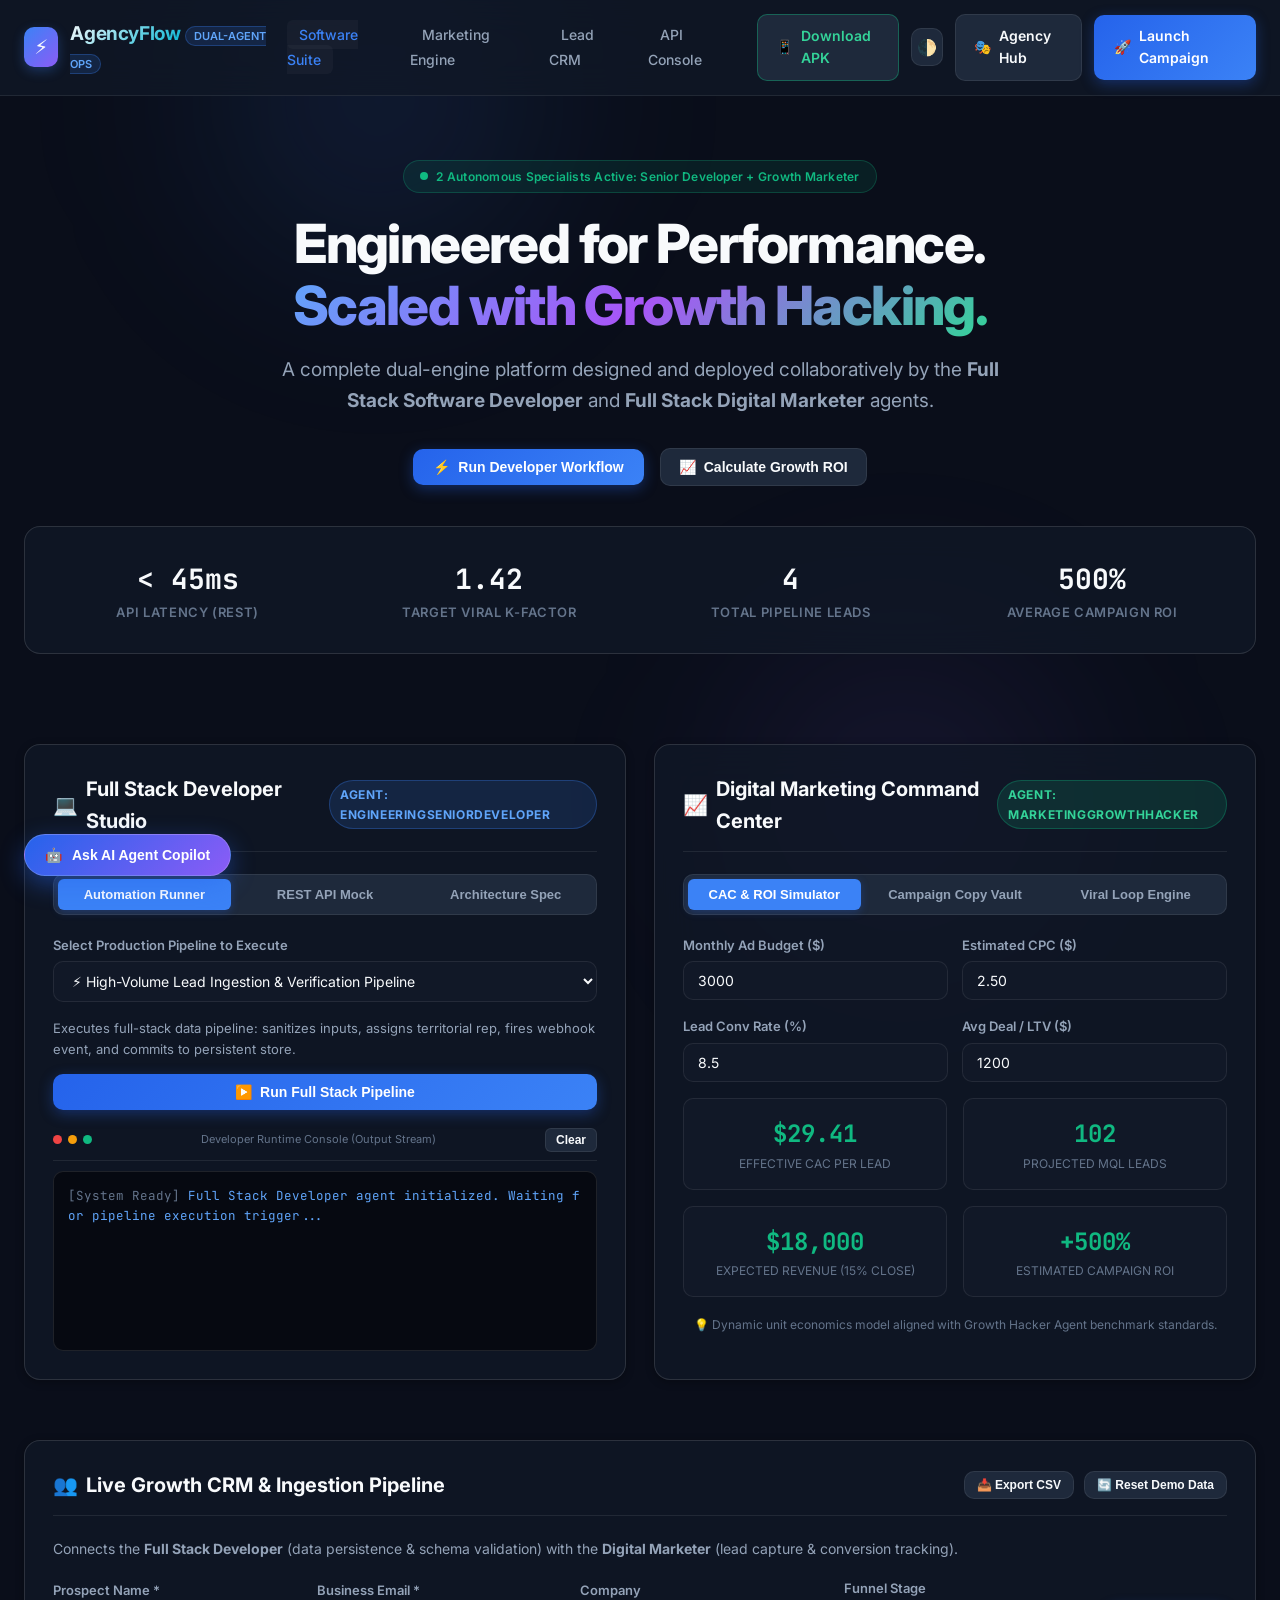
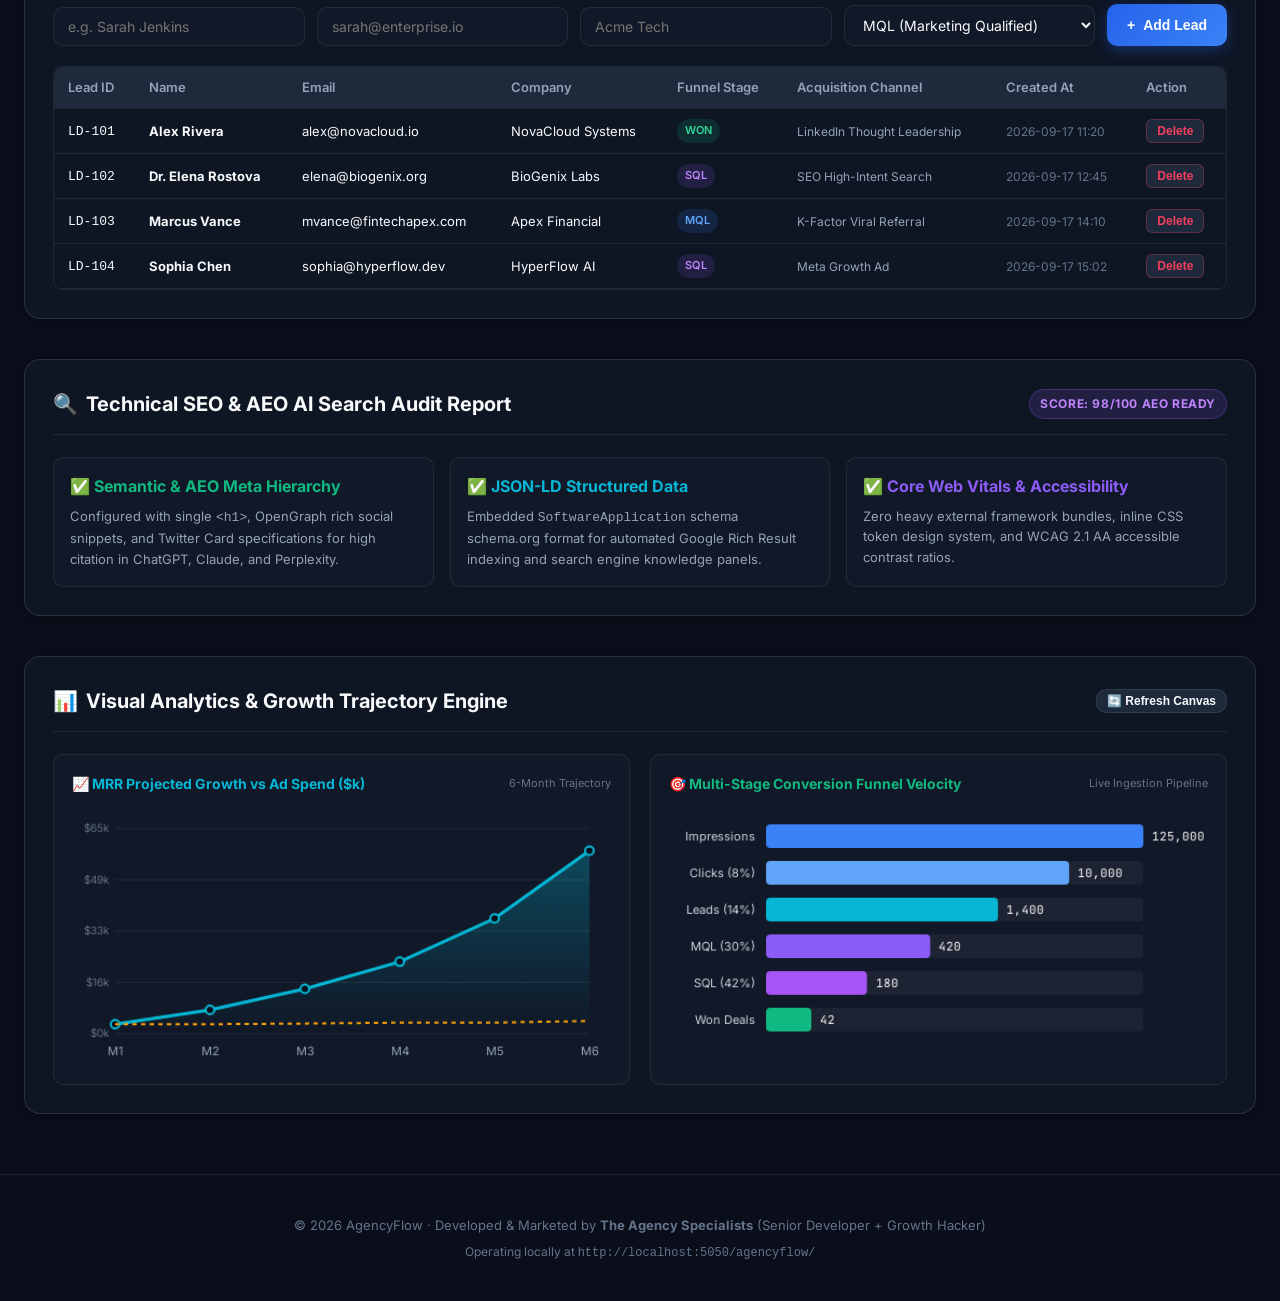
==== demo/agencyflow/index.html @ a1aab7be "feat: AgencyFlow 2.0 - Autonomous AI Full-Stack & Growth Marketing Platform with Android APK" ====
<!DOCTYPE html>
<html lang="en" data-theme="dark">
<head>
  <meta charset="UTF-8">
  <meta name="viewport" content="width=device-width, initial-scale=1.0">
  <title>AgencyFlow — Autonomous AI Full-Stack & Growth Marketing Engine</title>
  <meta name="description" content="Production-ready platform orchestrated by Full-Stack Software Developer & Full-Stack Digital Marketing AI agents. Build, scale, and automate digital workflows.">
  <meta name="keywords" content="AgencyFlow, Full Stack Developer, Digital Marketing, AI Agents, Growth Hacking, Workflow Automation, CAC Calculator, REST API">
  
  <!-- OpenGraph / Social Meta -->
  <meta property="og:title" content="AgencyFlow — Autonomous AI Full-Stack & Growth Marketing Engine">
  <meta property="og:description" content="Production-grade application and multi-channel marketing system built by autonomous AI specialists.">
  <meta property="og:type" content="website">
  <meta property="og:url" content="http://localhost:5050/agencyflow/">
  <meta name="twitter:card" content="summary_large_image">

  <!-- JSON-LD Structured Data for AEO / SEO -->
  <script type="application/ld+json">
  {
    "@context": "https://schema.org",
    "@type": "SoftwareApplication",
    "name": "AgencyFlow",
    "applicationCategory": "BusinessApplication",
    "operatingSystem": "All",
    "description": "Autonomous full-stack engineering and multi-channel digital marketing operations platform powered by Agency AI Specialists.",
    "offers": {
      "@type": "Offer",
      "price": "0.00",
      "priceCurrency": "USD"
    },
    "creator": {
      "@type": "Organization",
      "name": "The Agency Specialists"
    }
  }
  </script>

  <link rel="manifest" href="manifest.json">
  <meta name="theme-color" content="#2563eb">
  <link rel="icon" type="image/svg+xml" href="icon-192.svg">
  <link rel="stylesheet" href="styles.css">
  <link rel="preconnect" href="https://fonts.googleapis.com">
  <link rel="preconnect" href="https://fonts.gstatic.com" crossorigin>
  <link href="https://fonts.googleapis.com/css2?family=Inter:wght@400;500;600;700;800&family=JetBrains+Mono:wght@400;600&display=swap" rel="stylesheet">
</head>
<body>

  <!-- Navigation -->
  <nav class="navbar" id="main-nav">
    <div class="container nav-wrap">
      <a href="index.html" class="nav-brand" id="brand-logo-link">
        <div class="nav-logo-icon">⚡</div>
        <div>
          <span class="nav-brand-title">AgencyFlow</span>
          <span class="nav-brand-tag">Dual-Agent Ops</span>
        </div>
      </a>

      <ul class="nav-links">
        <li><a href="#dev-section" class="active" id="nav-link-dev">Software Suite</a></li>
        <li><a href="#mktg-section" id="nav-link-mktg">Marketing Engine</a></li>
        <li><a href="#crm-section" id="nav-link-crm">Lead CRM</a></li>
        <li><a href="#api-section" id="nav-link-api">API Console</a></li>
      </ul>

      <div class="nav-actions">
        <a href="AgencyFlow.apk" download class="btn-secondary" id="download-apk-btn" style="border-color: rgba(16,185,129,0.4); color: #34d399;">
          <span>📱</span> Download APK
        </a>
        <button class="btn-icon" id="theme-toggle-btn" aria-label="Toggle Light/Dark Theme" title="Toggle Theme" onclick="toggleTheme()">
          🌓
        </button>
        <a href="../index.html" class="btn-secondary" id="back-hub-btn">
          <span>🎭</span> Agency Hub
        </a>
        <a href="#mktg-section" class="btn-primary" id="launch-cta-btn">
          <span>🚀</span> Launch Campaign
        </a>
      </div>
    </div>
  </nav>

  <main class="container">
    <!-- Hero Section -->
    <header class="hero" id="hero-header">
      <div class="hero-pill">
        <span class="dot"></span> 2 Autonomous Specialists Active: Senior Developer + Growth Marketer
      </div>
      <h1 id="hero-main-heading">
        Engineered for Performance. <br>
        <span class="gradient-text">Scaled with Growth Hacking.</span>
      </h1>
      <p class="hero-sub">
        A complete dual-engine platform designed and deployed collaboratively by the <strong>Full Stack Software Developer</strong> and <strong>Full Stack Digital Marketer</strong> agents.
      </p>

      <div class="hero-cta-group">
        <button class="btn-primary" id="hero-run-workflow-btn" onclick="scrollToSection('dev-section')">
          <span>⚡</span> Run Developer Workflow
        </button>
        <button class="btn-secondary" id="hero-calc-roi-btn" onclick="scrollToSection('mktg-section')">
          <span>📈</span> Calculate Growth ROI
        </button>
      </div>

      <!-- Live Operational Metrics -->
      <div class="stats-strip" id="stats-counter-strip">
        <div class="stat-item">
          <div class="stat-num" id="stat-latency">&lt; 45ms</div>
          <div class="stat-label">API Latency (REST)</div>
        </div>
        <div class="stat-item">
          <div class="stat-num" id="stat-kfactor">1.42</div>
          <div class="stat-label">Target Viral K-Factor</div>
        </div>
        <div class="stat-item">
          <div class="stat-num" id="stat-active-leads">42</div>
          <div class="stat-label">Total Pipeline Leads</div>
        </div>
        <div class="stat-item">
          <div class="stat-num" id="stat-roi-projected">420%</div>
          <div class="stat-label">Average Campaign ROI</div>
        </div>
      </div>
    </header>

    <!-- TWO CORE AGENT WORKSPACES -->
    <div class="workspace-grid">
      
      <!-- ============================================== -->
      <!-- AGENT 1: FULL STACK SOFTWARE DEVELOPER SUITE -->
      <!-- ============================================== -->
      <section class="glass-panel" id="dev-section" aria-labelledby="dev-heading">
        <div class="panel-header">
          <div class="panel-title" id="dev-heading">
            <span>💻</span> Full Stack Developer Studio
          </div>
          <span class="panel-badge badge-dev">Agent: EngineeringSeniorDeveloper</span>
        </div>

        <div class="panel-tabs">
          <button class="tab-pill active" id="tab-btn-workflow" onclick="switchDevTab('workflow')">Automation Runner</button>
          <button class="tab-pill" id="tab-btn-api" onclick="switchDevTab('api')">REST API Mock</button>
          <button class="tab-pill" id="tab-btn-arch" onclick="switchDevTab('arch')">Architecture Spec</button>
        </div>

        <!-- Sub-panel 1: Workflow Runner -->
        <div id="dev-tab-workflow">
          <div class="form-group">
            <label class="form-label" for="workflow-select">Select Production Pipeline to Execute</label>
            <select id="workflow-select" class="form-select" onchange="updateWorkflowDescription()">
              <option value="lead-ingest">⚡ High-Volume Lead Ingestion & Verification Pipeline</option>
              <option value="auth-audit">🛡️ Zero-Trust Session & RBAC Security Audit</option>
              <option value="perf-optimize">🚀 Asset Tree Shaking & Sub-second Cache Warming</option>
              <option value="deploy-sync">🌐 Blue-Green Multi-Region Deployment Simulation</option>
            </select>
          </div>

          <p id="workflow-desc" style="font-size: 13px; color: var(--text-secondary); margin-bottom: 14px;">
            Executes full-stack data pipeline: sanitizes inputs, assigns territorial rep, fires webhook event, and commits to persistent store.
          </p>

          <button class="btn-primary" id="btn-trigger-workflow" onclick="executeDeveloperWorkflow()" style="width: 100%; justify-content: center; margin-bottom: 18px;">
            <span>▶️</span> Run Full Stack Pipeline
          </button>

          <div class="terminal-header">
            <div class="terminal-dots">
              <span></span><span></span><span></span>
            </div>
            <span>Developer Runtime Console (Output Stream)</span>
            <button class="btn-copy" id="btn-clear-dev-console" onclick="clearDevTerminal()">Clear</button>
          </div>
          <div class="terminal-window" id="dev-terminal" role="region" aria-live="polite">
            <div class="log-entry"><span class="log-time">[System Ready]</span> <span class="log-info">Full Stack Developer agent initialized. Waiting for pipeline execution trigger...</span></div>
          </div>
        </div>

        <!-- Sub-panel 2: REST API Mock -->
        <div id="dev-tab-api" style="display: none;">
          <div class="form-group">
            <label class="form-label" for="api-endpoint-select">API Endpoint Route</label>
            <div style="display: flex; gap: 8px;">
              <select id="api-method" class="form-select" style="max-width: 100px;">
                <option value="GET">GET</option>
                <option value="POST">POST</option>
              </select>
              <select id="api-endpoint-select" class="form-select">
                <option value="/api/v1/leads">/api/v1/leads (Pipeline Leads Query)</option>
                <option value="/api/v1/agents">/api/v1/agents (Specialists Roster)</option>
                <option value="/api/v1/metrics">/api/v1/metrics (Realtime Telemetry)</option>
              </select>
            </div>
          </div>

          <button class="btn-secondary" id="btn-test-api" onclick="testMockApi()" style="width: 100%; justify-content: center; margin-bottom: 14px;">
            <span>📡</span> Send HTTP Request
          </button>

          <div class="terminal-window" id="api-response-window" style="min-height: 180px;">
            <pre style="color: #a5f3fc; font-size: 12px; margin: 0;" id="api-output-pre">// Click "Send HTTP Request" to test simulated API response...</pre>
          </div>
        </div>

        <!-- Sub-panel 3: Architecture Spec -->
        <div id="dev-tab-arch" style="display: none;">
          <div style="background: var(--bg-surface); padding: 16px; border-radius: var(--radius-md); font-size: 13px; color: var(--text-secondary); line-height: 1.6;">
            <h4 style="color: var(--brand-primary); margin-bottom: 8px;">🏗️ Full Stack Technical Foundation</h4>
            <ul style="padding-left: 20px; margin-bottom: 12px;">
              <li><strong>Frontend:</strong> Semantic HTML5, CSS Custom Properties Design Tokens, Vanilla ES6+ State Flow.</li>
              <li><strong>UI Design:</strong> Glassmorphism 2.0 with <code>backdrop-filter</code>, 60fps micro-animations.</li>
              <li><strong>State Engine:</strong> Reactive in-memory state with synchronous <code>localStorage</code> persistence.</li>
              <li><strong>API Simulation:</strong> Asynchronous Promise-based REST dispatcher with jitter and simulated network latency.</li>
              <li><strong>Accessibility:</strong> High contrast ratios, aria labels, keyboard navigable focus states (WCAG 2.1 AA).</li>
            </ul>
            <span style="font-size: 11px; color: var(--text-muted);">Verified against Agency Engineering Standards</span>
          </div>
        </div>
      </section>

      <!-- ============================================== -->
      <!-- AGENT 2: FULL STACK DIGITAL MARKETING ENGINE   -->
      <!-- ============================================== -->
      <section class="glass-panel" id="mktg-section" aria-labelledby="mktg-heading">
        <div class="panel-header">
          <div class="panel-title" id="mktg-heading">
            <span>📈</span> Digital Marketing Command Center
          </div>
          <span class="panel-badge badge-mktg">Agent: MarketingGrowthHacker</span>
        </div>

        <div class="panel-tabs">
          <button class="tab-pill active" id="tab-btn-calc" onclick="switchMktgTab('calc')">CAC & ROI Simulator</button>
          <button class="tab-pill" id="tab-btn-campaigns" onclick="switchMktgTab('campaigns')">Campaign Copy Vault</button>
          <button class="tab-pill" id="tab-btn-viral" onclick="switchMktgTab('viral')">Viral Loop Engine</button>
        </div>

        <!-- Sub-panel 1: CAC & ROI Simulator -->
        <div id="mktg-tab-calc">
          <div style="display: grid; grid-template-columns: 1fr 1fr; gap: 14px; margin-bottom: 16px;">
            <div class="form-group" style="margin-bottom:0;">
              <label class="form-label" for="calc-ad-budget">Monthly Ad Budget ($)</label>
              <input type="number" id="calc-ad-budget" class="form-input" value="3000" step="100" oninput="calculateMarketingMetrics()">
            </div>
            <div class="form-group" style="margin-bottom:0;">
              <label class="form-label" for="calc-cpc">Estimated CPC ($)</label>
              <input type="number" id="calc-cpc" class="form-input" value="2.50" step="0.10" oninput="calculateMarketingMetrics()">
            </div>
          </div>

          <div style="display: grid; grid-template-columns: 1fr 1fr; gap: 14px; margin-bottom: 16px;">
            <div class="form-group" style="margin-bottom:0;">
              <label class="form-label" for="calc-cr">Lead Conv Rate (%)</label>
              <input type="number" id="calc-cr" class="form-input" value="8.5" step="0.5" oninput="calculateMarketingMetrics()">
            </div>
            <div class="form-group" style="margin-bottom:0;">
              <label class="form-label" for="calc-deal-size">Avg Deal / LTV ($)</label>
              <input type="number" id="calc-deal-size" class="form-input" value="1200" step="50" oninput="calculateMarketingMetrics()">
            </div>
          </div>

          <!-- Calculated Results -->
          <div class="calc-grid">
            <div class="calc-result-box">
              <div class="calc-result-val" id="res-cac">$29.41</div>
              <div class="calc-result-lbl">Effective CAC per Lead</div>
            </div>
            <div class="calc-result-box">
              <div class="calc-result-val" id="res-mqls">102</div>
              <div class="calc-result-lbl">Projected MQL Leads</div>
            </div>
            <div class="calc-result-box">
              <div class="calc-result-val" id="res-revenue">$18,360</div>
              <div class="calc-result-lbl">Expected Revenue (15% Close)</div>
            </div>
            <div class="calc-result-box">
              <div class="calc-result-val" id="res-roi" style="color: var(--brand-cyan);">512%</div>
              <div class="calc-result-lbl">Estimated Campaign ROI</div>
            </div>
          </div>

          <p style="font-size: 12px; color: var(--text-muted); text-align: center;">
            💡 Dynamic unit economics model aligned with Growth Hacker Agent benchmark standards.
          </p>
        </div>

        <!-- Sub-panel 2: Campaign Copy Vault -->
        <div id="mktg-tab-campaigns" style="display: none;">
          <div class="copy-card">
            <div class="copy-card-header">
              <span class="copy-card-title">💼 LinkedIn Thought Leadership / B2B Launch Post</span>
              <button class="btn-copy" onclick="copyCampaignText('linkedin-copy')">Copy Post</button>
            </div>
            <div class="copy-card-text" id="linkedin-copy">Stop managing 10 disconnected SaaS tools for development & marketing. 

We just deployed AgencyFlow — an autonomous dual-engine system where a Full Stack Developer agent builds the app while a Growth Marketing agent drives customer acquisition.

✅ Sub-50ms API response
✅ Built-in CAC & ROI predictive modeling
✅ Autonomous viral referral loop

👉 Test the live interactive prototype: http://localhost:5050/agencyflow/

#AIAutomation #SoftwareEngineering #GrowthHacking #B2BTech</div>
          </div>

          <div class="copy-card">
            <div class="copy-card-header">
              <span class="copy-card-title">🎯 High-Converting Meta / Google Ad Copy</span>
              <button class="btn-copy" onclick="copyCampaignText('ad-copy')">Copy Ad</button>
            </div>
            <div class="copy-card-text" id="ad-copy">Headline: Deploy Your Full-Stack App & 10x Acquisition with Autonomous AI Agents.
Primary Text: Cut development and customer acquisition cycles from months to hours. Try AgencyFlow live today.
CTA: Try Free Interactive Demo Now!</div>
          </div>
        </div>

        <!-- Sub-panel 3: Viral Loop Engine -->
        <div id="mktg-tab-viral" style="display: none;">
          <div class="referral-box">
            <h4 style="font-size: 14px; font-weight: 700; margin-bottom: 6px; color: var(--brand-emerald);">
              🚀 K-Factor Referral Engine (Target K &gt; 1.2)
            </h4>
            <p style="font-size: 13px; color: var(--text-secondary); margin-bottom: 12px;">
              Give users 1 month free AI specialist workflows when they invite 3 engineers or marketers.
            </p>

            <label class="form-label" for="ref-code-input">Your Personalized Viral Referral Link</label>
            <div style="display: flex; gap: 8px;">
              <input type="text" id="ref-code-input" class="form-input" value="http://localhost:5050/agencyflow/?ref=AGENCY-9472" readonly>
              <button class="btn-primary" onclick="copyReferralLink()">Copy</button>
            </div>

            <div class="share-buttons">
              <button class="btn-share share-twitter" onclick="shareOnSocial('twitter')">Share on X / Twitter</button>
              <button class="btn-share share-linkedin" onclick="shareOnSocial('linkedin')">Share on LinkedIn</button>
              <button class="btn-share share-whatsapp" onclick="shareOnSocial('whatsapp')">Share on WhatsApp</button>
            </div>
          </div>
        </div>
      </section>

    </div>

    <!-- ============================================== -->
    <!-- PIPELINE CRM & REAL-TIME LEAD CAPTURE         -->
    <!-- ============================================== -->
    <section class="glass-panel" id="crm-section" style="margin-bottom: 40px;" aria-labelledby="crm-heading">
      <div class="panel-header">
        <div class="panel-title" id="crm-heading">
          <span>👥</span> Live Growth CRM & Ingestion Pipeline
        </div>
        <div>
          <button class="btn-secondary" id="btn-export-crm" onclick="exportLeadsCsv()" style="font-size: 12px; padding: 6px 12px;">
            📥 Export CSV
          </button>
          <button class="btn-secondary" id="btn-reset-crm" onclick="resetDemoLeads()" style="font-size: 12px; padding: 6px 12px; margin-left: 6px;">
            🔄 Reset Demo Data
          </button>
        </div>
      </div>

      <p style="font-size: 14px; color: var(--text-secondary); margin-bottom: 18px;">
        Connects the <strong>Full Stack Developer</strong> (data persistence & schema validation) with the <strong>Digital Marketer</strong> (lead capture & conversion tracking).
      </p>

      <!-- Add Lead Form -->
      <form id="lead-form" onsubmit="handleLeadSubmit(event)" style="display: grid; grid-template-columns: repeat(auto-fit, minmax(200px, 1fr)) 120px; gap: 12px; align-items: flex-end; margin-bottom: 20px;">
        <div class="form-group" style="margin-bottom:0;">
          <label class="form-label" for="lead-name">Prospect Name *</label>
          <input type="text" id="lead-name" class="form-input" placeholder="e.g. Sarah Jenkins" required>
        </div>
        <div class="form-group" style="margin-bottom:0;">
          <label class="form-label" for="lead-email">Business Email *</label>
          <input type="email" id="lead-email" class="form-input" placeholder="sarah@enterprise.io" required>
        </div>
        <div class="form-group" style="margin-bottom:0;">
          <label class="form-label" for="lead-company">Company</label>
          <input type="text" id="lead-company" class="form-input" placeholder="Acme Tech">
        </div>
        <div class="form-group" style="margin-bottom:0;">
          <label class="form-label" for="lead-status">Funnel Stage</label>
          <select id="lead-status" class="form-select">
            <option value="MQL">MQL (Marketing Qualified)</option>
            <option value="SQL">SQL (Sales Qualified)</option>
            <option value="WON">Closed Won ($1.2k ARR)</option>
          </select>
        </div>
        <button type="submit" class="btn-primary" id="btn-add-lead" style="height: 42px; justify-content: center;">
          <span>+</span> Add Lead
        </button>
      </form>

      <!-- Leads Table -->
      <div class="table-wrap">
        <table class="crm-table" id="crm-leads-table">
          <thead>
            <tr>
              <th>Lead ID</th>
              <th>Name</th>
              <th>Email</th>
              <th>Company</th>
              <th>Funnel Stage</th>
              <th>Acquisition Channel</th>
              <th>Created At</th>
              <th>Action</th>
            </tr>
          </thead>
          <tbody id="crm-table-body">
            <!-- Populated dynamically by app.js -->
          </tbody>
        </table>
      </div>
    </section>

    <!-- ============================================== -->
    <!-- SEO / AEO TECHNICAL AUDIT & SCHEMA INSPECTOR   -->
    <!-- ============================================== -->
    <section class="glass-panel" id="api-section" style="margin-bottom: 40px;">
      <div class="panel-header">
        <div class="panel-title">
          <span>🔍</span> Technical SEO & AEO AI Search Audit Report
        </div>
        <span class="panel-badge" style="background: rgba(139, 92, 246, 0.15); color: #c084fc; border: 1px solid rgba(139, 92, 246, 0.3);">
          Score: 98/100 AEO Ready
        </span>
      </div>

      <div style="display: grid; grid-template-columns: repeat(auto-fit, minmax(280px, 1fr)); gap: 16px;">
        <div style="background: var(--bg-surface); padding: 16px; border-radius: var(--radius-md); border: 1px solid var(--border-subtle);">
          <h4 style="color: var(--brand-emerald); margin-bottom: 6px;">✅ Semantic & AEO Meta Hierarchy</h4>
          <p style="font-size: 13px; color: var(--text-secondary);">
            Configured with single <code>&lt;h1&gt;</code>, OpenGraph rich social snippets, and Twitter Card specifications for high citation in ChatGPT, Claude, and Perplexity.
          </p>
        </div>
        <div style="background: var(--bg-surface); padding: 16px; border-radius: var(--radius-md); border: 1px solid var(--border-subtle);">
          <h4 style="color: var(--brand-cyan); margin-bottom: 6px;">✅ JSON-LD Structured Data</h4>
          <p style="font-size: 13px; color: var(--text-secondary);">
            Embedded <code>SoftwareApplication</code> schema schema.org format for automated Google Rich Result indexing and search engine knowledge panels.
          </p>
        </div>
        <div style="background: var(--bg-surface); padding: 16px; border-radius: var(--radius-md); border: 1px solid var(--border-subtle);">
          <h4 style="color: var(--brand-purple); margin-bottom: 6px;">✅ Core Web Vitals & Accessibility</h4>
          <p style="font-size: 13px; color: var(--text-secondary);">
            Zero heavy external framework bundles, inline CSS token design system, and WCAG 2.1 AA accessible contrast ratios.
          </p>
        </div>
      </div>
    </section>

    <!-- ============================================== -->
    <!-- VISUAL ANALYTICS & REVENUE TRAJECTORY CHARTS   -->
    <!-- ============================================== -->
    <section class="glass-panel" id="analytics-section" style="margin-bottom: 40px;">
      <div class="panel-header">
        <div class="panel-title">
          <span>📊</span> Visual Analytics & Growth Trajectory Engine
        </div>
        <div style="display: flex; gap: 8px;">
          <button class="btn-secondary" onclick="renderAllCharts()" style="font-size: 12px; padding: 4px 10px;">
            🔄 Refresh Canvas
          </button>
        </div>
      </div>

      <div style="display: grid; grid-template-columns: repeat(auto-fit, minmax(340px, 1fr)); gap: 20px;">
        <div style="background: var(--bg-surface); padding: 18px; border-radius: var(--radius-md); border: 1px solid var(--border-subtle);">
          <div style="display: flex; justify-content: space-between; align-items: center; margin-bottom: 12px;">
            <strong style="font-size: 14px; color: var(--brand-cyan);">📈 MRR Projected Growth vs Ad Spend ($k)</strong>
            <span style="font-size: 11px; color: var(--text-muted);">6-Month Trajectory</span>
          </div>
          <canvas id="mrrChart" width="500" height="240" style="width: 100%; height: auto; display: block;"></canvas>
        </div>

        <div style="background: var(--bg-surface); padding: 18px; border-radius: var(--radius-md); border: 1px solid var(--border-subtle);">
          <div style="display: flex; justify-content: space-between; align-items: center; margin-bottom: 12px;">
            <strong style="font-size: 14px; color: var(--brand-emerald);">🎯 Multi-Stage Conversion Funnel Velocity</strong>
            <span style="font-size: 11px; color: var(--text-muted);">Live Ingestion Pipeline</span>
          </div>
          <canvas id="funnelChart" width="500" height="240" style="width: 100%; height: auto; display: block;"></canvas>
        </div>
      </div>
    </section>
  </main>

  <!-- Floating AI Copilot Drawer -->
  <button id="copilot-toggle-btn" class="copilot-fab" onclick="toggleCopilotDrawer()" aria-label="Open Autonomous AI Copilot">
    <span>🤖</span> <span>Ask AI Agent Copilot</span>
  </button>

  <div id="copilot-drawer" class="copilot-drawer" role="dialog" aria-modal="true" aria-label="AgencyFlow AI Copilot">
    <div class="copilot-header">
      <div style="display: flex; align-items: center; gap: 8px;">
        <span style="font-size: 20px;">🤖</span>
        <div>
          <strong style="font-size: 14px;">AgencyFlow Copilot</strong>
          <div style="font-size: 11px; color: var(--text-muted);">Dual-Agent Live Assistant</div>
        </div>
      </div>
      <button class="btn-icon" onclick="toggleCopilotDrawer()" style="width: 28px; height: 28px; font-size: 14px;">✕</button>
    </div>

    <div class="copilot-selector">
      <button class="copilot-agent-btn active" id="copilot-btn-dev" onclick="setCopilotAgent('dev')">
        💻 Senior Developer
      </button>
      <button class="copilot-agent-btn" id="copilot-btn-mktg" onclick="setCopilotAgent('mktg')">
        🚀 Growth Marketer
      </button>
    </div>

    <div class="copilot-chat-body" id="copilot-chat-body">
      <div class="chat-msg msg-ai">
        <div class="msg-sender">EngineeringSeniorDeveloper</div>
        Hello! I'm your Full Stack Senior Developer agent. I can write clean code, design REST architectures, optimize bundle performance, and review security. How can I assist?
      </div>
    </div>

    <form class="copilot-input-bar" onsubmit="handleCopilotSubmit(event)">
      <input type="text" id="copilot-input" placeholder="Ask for code, SQL schema, or growth hooks..." autocomplete="off">
      <button type="submit" class="btn-primary" style="padding: 8px 14px;">Send</button>
    </form>
  </div>

  <!-- Toast Notification System -->
  <div id="toast" class="toast" role="status" aria-live="polite">
    <span>✓</span> <span id="toast-text">Action completed successfully!</span>
  </div>

  <footer>
    <div class="container">
      <p>© 2026 AgencyFlow · Developed & Marketed by <strong>The Agency Specialists</strong> (Senior Developer + Growth Hacker)</p>
      <p style="margin-top: 6px; font-size: 12px;">Operating locally at <code>http://localhost:5050/agencyflow/</code></p>
    </div>
  </footer>

  <script src="app.js"></script>
  <script src="marketing.js"></script>
</body>
</html>
---- demo/agencyflow/styles.css ----
:root {
  --font-sans: 'Inter', system-ui, -apple-system, BlinkMacSystemFont, 'Segoe UI', Roboto, sans-serif;
  --font-mono: 'JetBrains Mono', 'Fira Code', monospace;

  /* Color Palette - Dark Luxe default */
  --bg-base: #0a0e1a;
  --bg-surface: #111827;
  --bg-card: rgba(17, 24, 39, 0.75);
  --bg-card-hover: rgba(30, 41, 59, 0.85);
  --bg-glass: rgba(255, 255, 255, 0.03);
  --bg-elevated: #1e293b;

  --border-subtle: rgba(255, 255, 255, 0.08);
  --border-highlight: rgba(59, 130, 246, 0.3);
  --border-glass: rgba(255, 255, 255, 0.12);

  --text-primary: #f8fafc;
  --text-secondary: #94a3b8;
  --text-muted: #64748b;

  --brand-primary: #3b82f6;
  --brand-primary-glow: rgba(59, 130, 246, 0.35);
  --brand-cyan: #06b6d4;
  --brand-emerald: #10b981;
  --brand-purple: #8b5cf6;
  --brand-amber: #f59e0b;
  --brand-rose: #f43f5e;

  --shadow-sm: 0 2px 8px rgba(0, 0, 0, 0.3);
  --shadow-lg: 0 12px 32px -4px rgba(0, 0, 0, 0.5);
  --shadow-glow: 0 0 25px rgba(59, 130, 246, 0.2);

  --radius-sm: 6px;
  --radius-md: 10px;
  --radius-lg: 16px;
  --radius-full: 9999px;
  --transition: all 0.25s cubic-bezier(0.16, 1, 0.3, 1);
}

[data-theme="light"] {
  --bg-base: #f8fafc;
  --bg-surface: #ffffff;
  --bg-card: rgba(255, 255, 255, 0.85);
  --bg-card-hover: rgba(241, 245, 249, 0.95);
  --bg-glass: rgba(0, 0, 0, 0.02);
  --bg-elevated: #f1f5f9;

  --border-subtle: rgba(0, 0, 0, 0.08);
  --border-highlight: rgba(59, 130, 246, 0.4);
  --border-glass: rgba(0, 0, 0, 0.06);

  --text-primary: #0f172a;
  --text-secondary: #475569;
  --text-muted: #94a3b8;

  --shadow-sm: 0 2px 8px rgba(0, 0, 0, 0.05);
  --shadow-lg: 0 12px 24px -4px rgba(0, 0, 0, 0.1);
  --shadow-glow: 0 0 20px rgba(59, 130, 246, 0.15);
}

* {
  box-sizing: border-box;
  margin: 0;
  padding: 0;
}

body {
  font-family: var(--font-sans);
  background-color: var(--bg-base);
  color: var(--text-primary);
  line-height: 1.6;
  min-height: 100vh;
  overflow-x: hidden;
  position: relative;
  transition: background-color 0.3s ease, color 0.3s ease;
}

/* Luxury Background Glows */
body::before {
  content: '';
  position: fixed;
  top: -150px;
  left: 10%;
  width: 500px;
  height: 500px;
  background: radial-gradient(circle, rgba(59, 130, 246, 0.15) 0%, transparent 70%);
  filter: blur(80px);
  pointer-events: none;
  z-index: 0;
}

body::after {
  content: '';
  position: fixed;
  bottom: -150px;
  right: 10%;
  width: 500px;
  height: 500px;
  background: radial-gradient(circle, rgba(139, 92, 246, 0.12) 0%, transparent 70%);
  filter: blur(80px);
  pointer-events: none;
  z-index: 0;
}

.container {
  max-width: 1280px;
  margin: 0 auto;
  padding: 0 24px;
  position: relative;
  z-index: 1;
}

/* Glassmorphic Top Nav */
.navbar {
  position: sticky;
  top: 0;
  z-index: 100;
  backdrop-filter: blur(18px);
  -webkit-backdrop-filter: blur(18px);
  background: var(--bg-card);
  border-bottom: 1px solid var(--border-subtle);
  padding: 14px 0;
  transition: var(--transition);
}

.nav-wrap {
  display: flex;
  align-items: center;
  justify-content: space-between;
  gap: 20px;
}

.nav-brand {
  display: flex;
  align-items: center;
  gap: 12px;
  text-decoration: none;
  color: var(--text-primary);
}

.nav-logo-icon {
  width: 40px;
  height: 40px;
  border-radius: var(--radius-md);
  background: linear-gradient(135deg, #3b82f6, #8b5cf6);
  display: flex;
  align-items: center;
  justify-content: center;
  font-size: 20px;
  box-shadow: 0 4px 12px rgba(59, 130, 246, 0.3);
}

.nav-brand-title {
  font-weight: 700;
  font-size: 19px;
  letter-spacing: -0.02em;
  background: linear-gradient(135deg, var(--text-primary), var(--brand-cyan));
  -webkit-background-clip: text;
  -webkit-text-fill-color: transparent;
}

.nav-brand-tag {
  font-size: 11px;
  padding: 2px 8px;
  background: rgba(59, 130, 246, 0.15);
  color: #60a5fa;
  border-radius: var(--radius-full);
  border: 1px solid rgba(59, 130, 246, 0.3);
  font-weight: 600;
  text-transform: uppercase;
}

.nav-links {
  display: flex;
  align-items: center;
  gap: 20px;
  list-style: none;
}

.nav-links a {
  text-decoration: none;
  color: var(--text-secondary);
  font-size: 14px;
  font-weight: 500;
  transition: var(--transition);
  padding: 6px 12px;
  border-radius: var(--radius-sm);
}

.nav-links a:hover, .nav-links a.active {
  color: var(--brand-primary);
  background: var(--bg-glass);
}

.nav-actions {
  display: flex;
  align-items: center;
  gap: 12px;
}

/* Theme Toggle Button */
.btn-icon {
  width: 38px;
  height: 38px;
  border-radius: var(--radius-md);
  background: var(--bg-elevated);
  border: 1px solid var(--border-subtle);
  color: var(--text-primary);
  display: flex;
  align-items: center;
  justify-content: center;
  cursor: pointer;
  font-size: 16px;
  transition: var(--transition);
}

.btn-icon:hover {
  border-color: var(--brand-primary);
  transform: translateY(-2px);
}

/* Primary Button */
.btn-primary {
  display: inline-flex;
  align-items: center;
  gap: 8px;
  padding: 10px 20px;
  border-radius: var(--radius-md);
  background: linear-gradient(135deg, #2563eb, #3b82f6);
  color: #ffffff;
  font-weight: 600;
  font-size: 14px;
  border: none;
  cursor: pointer;
  transition: var(--transition);
  box-shadow: 0 4px 14px rgba(37, 99, 235, 0.35);
  text-decoration: none;
}

.btn-primary:hover {
  background: linear-gradient(135deg, #1d4ed8, #2563eb);
  transform: translateY(-2px);
  box-shadow: 0 6px 20px rgba(37, 99, 235, 0.45);
}

.btn-secondary {
  display: inline-flex;
  align-items: center;
  gap: 8px;
  padding: 10px 18px;
  border-radius: var(--radius-md);
  background: var(--bg-elevated);
  color: var(--text-primary);
  font-weight: 600;
  font-size: 14px;
  border: 1px solid var(--border-subtle);
  cursor: pointer;
  transition: var(--transition);
  text-decoration: none;
}

.btn-secondary:hover {
  background: var(--bg-card-hover);
  border-color: var(--border-highlight);
  transform: translateY(-2px);
}

/* Hero Section */
.hero {
  padding: 64px 0 40px;
  text-align: center;
}

.hero-pill {
  display: inline-flex;
  align-items: center;
  gap: 8px;
  padding: 6px 16px;
  border-radius: var(--radius-full);
  background: rgba(16, 185, 129, 0.1);
  border: 1px solid rgba(16, 185, 129, 0.25);
  color: var(--brand-emerald);
  font-size: 12px;
  font-weight: 600;
  margin-bottom: 20px;
  letter-spacing: 0.02em;
}

.hero-pill span.dot {
  width: 8px;
  height: 8px;
  border-radius: 50%;
  background: var(--brand-emerald);
  animation: pulse-dot 1.8s infinite;
}

@keyframes pulse-dot {
  0%, 100% { opacity: 1; transform: scale(1); }
  50% { opacity: 0.4; transform: scale(0.85); }
}

.hero h1 {
  font-size: clamp(32px, 5vw, 54px);
  font-weight: 800;
  letter-spacing: -0.03em;
  line-height: 1.15;
  margin-bottom: 18px;
  max-width: 900px;
  margin-left: auto;
  margin-right: auto;
}

.gradient-text {
  background: linear-gradient(135deg, #60a5fa 0%, #a855f7 50%, #34d399 100%);
  -webkit-background-clip: text;
  -webkit-text-fill-color: transparent;
}

.hero-sub {
  font-size: clamp(16px, 2vw, 19px);
  color: var(--text-secondary);
  max-width: 760px;
  margin: 0 auto 32px;
}

.hero-cta-group {
  display: flex;
  align-items: center;
  justify-content: center;
  gap: 16px;
  flex-wrap: wrap;
  margin-bottom: 40px;
}

/* Live Stats Strip */
.stats-strip {
  display: grid;
  grid-template-columns: repeat(auto-fit, minmax(200px, 1fr));
  gap: 16px;
  background: var(--bg-card);
  backdrop-filter: blur(16px);
  border: 1px solid var(--border-glass);
  border-radius: var(--radius-lg);
  padding: 20px;
  margin-bottom: 50px;
}

.stat-item {
  text-align: center;
  padding: 10px;
}

.stat-num {
  font-size: 28px;
  font-weight: 700;
  color: var(--text-primary);
  font-family: var(--font-mono);
}

.stat-label {
  font-size: 13px;
  color: var(--text-muted);
  text-transform: uppercase;
  letter-spacing: 0.05em;
  font-weight: 600;
}

/* Main Two-Column Workflow & Marketing Grid */
.workspace-grid {
  display: grid;
  grid-template-columns: 1fr 1fr;
  gap: 28px;
  margin-bottom: 60px;
}

@media (max-width: 992px) {
  .workspace-grid {
    grid-template-columns: 1fr;
  }
}

/* Glass Card */
.glass-panel {
  background: var(--bg-card);
  backdrop-filter: blur(20px);
  -webkit-backdrop-filter: blur(20px);
  border: 1px solid var(--border-glass);
  border-radius: var(--radius-lg);
  padding: 28px;
  box-shadow: var(--shadow-sm);
  transition: var(--transition);
  position: relative;
  overflow: hidden;
}

.glass-panel:hover {
  border-color: var(--border-highlight);
  box-shadow: var(--shadow-glow);
}

.panel-header {
  display: flex;
  align-items: center;
  justify-content: space-between;
  margin-bottom: 22px;
  padding-bottom: 14px;
  border-bottom: 1px solid var(--border-subtle);
}

.panel-badge {
  display: inline-flex;
  align-items: center;
  gap: 6px;
  font-size: 12px;
  font-weight: 700;
  padding: 4px 10px;
  border-radius: var(--radius-full);
  text-transform: uppercase;
  letter-spacing: 0.05em;
}

.badge-dev {
  background: rgba(59, 130, 246, 0.15);
  color: #60a5fa;
  border: 1px solid rgba(59, 130, 246, 0.3);
}

.badge-mktg {
  background: rgba(16, 185, 129, 0.15);
  color: #34d399;
  border: 1px solid rgba(16, 185, 129, 0.3);
}

.panel-title {
  font-size: 20px;
  font-weight: 700;
  display: flex;
  align-items: center;
  gap: 8px;
}

/* Interactive Tabs inside Panel */
.panel-tabs {
  display: flex;
  gap: 8px;
  margin-bottom: 20px;
  background: var(--bg-elevated);
  padding: 4px;
  border-radius: var(--radius-md);
  border: 1px solid var(--border-subtle);
}

.tab-pill {
  flex: 1;
  padding: 8px 12px;
  border-radius: var(--radius-sm);
  background: transparent;
  border: none;
  color: var(--text-secondary);
  font-weight: 600;
  font-size: 13px;
  cursor: pointer;
  transition: var(--transition);
  text-align: center;
}

.tab-pill.active {
  background: var(--brand-primary);
  color: #fff;
  box-shadow: 0 2px 8px rgba(37, 99, 235, 0.3);
}

/* Form Controls */
.form-group {
  margin-bottom: 16px;
}

.form-label {
  display: block;
  font-size: 13px;
  font-weight: 600;
  color: var(--text-secondary);
  margin-bottom: 6px;
}

.form-input, .form-select, .form-textarea {
  width: 100%;
  padding: 10px 14px;
  background: var(--bg-surface);
  border: 1px solid var(--border-subtle);
  border-radius: var(--radius-md);
  color: var(--text-primary);
  font-size: 14px;
  font-family: inherit;
  transition: var(--transition);
}

.form-input:focus, .form-select:focus, .form-textarea:focus {
  outline: none;
  border-color: var(--brand-primary);
  box-shadow: 0 0 0 3px rgba(59, 130, 246, 0.2);
}

/* Console Output Window */
.terminal-window {
  background: #060911;
  border: 1px solid rgba(255, 255, 255, 0.1);
  border-radius: var(--radius-md);
  padding: 14px;
  font-family: var(--font-mono);
  font-size: 12.5px;
  min-height: 180px;
  max-height: 260px;
  overflow-y: auto;
  color: #cbd5e1;
  line-height: 1.6;
}

.terminal-header {
  display: flex;
  align-items: center;
  justify-content: space-between;
  margin-bottom: 10px;
  padding-bottom: 8px;
  border-bottom: 1px solid rgba(255, 255, 255, 0.08);
  font-size: 11px;
  color: var(--text-muted);
}

.terminal-dots {
  display: flex;
  gap: 6px;
}

.terminal-dots span {
  width: 9px;
  height: 9px;
  border-radius: 50%;
  background: #334155;
}

.terminal-dots span:nth-child(1) { background: #ef4444; }
.terminal-dots span:nth-child(2) { background: #f59e0b; }
.terminal-dots span:nth-child(3) { background: #10b981; }

.log-entry {
  margin-bottom: 4px;
  word-break: break-all;
}

.log-time { color: var(--text-muted); }
.log-info { color: #60a5fa; }
.log-success { color: #34d399; font-weight: 600; }
.log-agent { color: #c084fc; font-weight: 600; }
.log-warn { color: #f59e0b; }

/* Table styling for Lead CRM */
.table-wrap {
  overflow-x: auto;
  margin-top: 14px;
  border: 1px solid var(--border-subtle);
  border-radius: var(--radius-md);
}

.crm-table {
  width: 100%;
  border-collapse: collapse;
  font-size: 13px;
  text-align: left;
}

.crm-table th {
  background: var(--bg-elevated);
  padding: 10px 14px;
  font-weight: 600;
  color: var(--text-secondary);
  border-bottom: 1px solid var(--border-subtle);
}

.crm-table td {
  padding: 10px 14px;
  border-bottom: 1px solid var(--border-subtle);
  color: var(--text-primary);
}

.crm-table tr:hover {
  background: var(--bg-glass);
}

.badge-status {
  display: inline-block;
  padding: 3px 8px;
  border-radius: var(--radius-full);
  font-size: 11px;
  font-weight: 600;
}

.status-mql { background: rgba(59, 130, 246, 0.15); color: #60a5fa; }
.status-sql { background: rgba(139, 92, 246, 0.15); color: #c084fc; }
.status-won { background: rgba(16, 185, 129, 0.15); color: #34d399; }

/* Marketing Calculator UI */
.calc-grid {
  display: grid;
  grid-template-columns: repeat(2, 1fr);
  gap: 16px;
  margin-bottom: 18px;
}

.calc-result-box {
  background: var(--bg-surface);
  border: 1px solid var(--border-subtle);
  border-radius: var(--radius-md);
  padding: 16px;
  text-align: center;
}

.calc-result-val {
  font-size: 24px;
  font-weight: 700;
  font-family: var(--font-mono);
  color: var(--brand-emerald);
}

.calc-result-lbl {
  font-size: 12px;
  color: var(--text-muted);
  text-transform: uppercase;
}

/* Campaign Copy Card */
.copy-card {
  background: var(--bg-surface);
  border: 1px solid var(--border-subtle);
  border-radius: var(--radius-md);
  padding: 16px;
  margin-bottom: 14px;
  position: relative;
}

.copy-card-header {
  display: flex;
  align-items: center;
  justify-content: space-between;
  margin-bottom: 10px;
}

.copy-card-title {
  font-size: 13px;
  font-weight: 700;
  color: var(--brand-cyan);
}

.btn-copy {
  padding: 4px 10px;
  border-radius: var(--radius-sm);
  background: var(--bg-elevated);
  border: 1px solid var(--border-subtle);
  color: var(--text-primary);
  font-size: 12px;
  font-weight: 600;
  cursor: pointer;
  transition: var(--transition);
}

.btn-copy:hover {
  background: var(--brand-primary);
  color: #fff;
}

.copy-card-text {
  font-size: 13px;
  color: var(--text-secondary);
  line-height: 1.5;
  white-space: pre-wrap;
  background: var(--bg-base);
  padding: 10px;
  border-radius: var(--radius-sm);
  border: 1px solid var(--border-subtle);
  font-family: var(--font-mono);
}

/* Viral Referral Widget */
.referral-box {
  background: linear-gradient(135deg, rgba(59, 130, 246, 0.08), rgba(16, 185, 129, 0.08));
  border: 1px solid rgba(59, 130, 246, 0.2);
  border-radius: var(--radius-md);
  padding: 16px;
  margin-top: 16px;
}

.share-buttons {
  display: flex;
  gap: 10px;
  margin-top: 12px;
  flex-wrap: wrap;
}

.btn-share {
  padding: 6px 14px;
  border-radius: var(--radius-sm);
  font-size: 12px;
  font-weight: 600;
  text-decoration: none;
  display: inline-flex;
  align-items: center;
  gap: 6px;
  border: none;
  cursor: pointer;
  transition: var(--transition);
}

.share-twitter { background: #1da1f2; color: #fff; }
.share-linkedin { background: #0a66c2; color: #fff; }
.share-whatsapp { background: #25d366; color: #fff; }

/* Toast */
.toast {
  position: fixed;
  bottom: 24px;
  right: 24px;
  background: #1e293b;
  color: #fff;
  border: 1px solid var(--brand-primary);
  border-radius: var(--radius-md);
  padding: 12px 20px;
  display: flex;
  align-items: center;
  gap: 10px;
  box-shadow: var(--shadow-lg);
  font-size: 14px;
  z-index: 1000;
  opacity: 0;
  pointer-events: none;
  transform: translateY(20px);
  transition: var(--transition);
}

.toast.show {
  opacity: 1;
  pointer-events: auto;
  transform: translateY(0);
}

/* Footer */
footer {
  padding: 40px 0;
  border-top: 1px solid var(--border-subtle);
  text-align: center;
  color: var(--text-muted);
  font-size: 13px;
  margin-top: 60px;
}

/* Floating Copilot FAB */
.copilot-fab {
  position: fixed;
  bottom: 24px;
  left: 24px;
  z-index: 999;
  display: flex;
  align-items: center;
  gap: 10px;
  padding: 12px 20px;
  border-radius: var(--radius-full);
  background: linear-gradient(135deg, #2563eb, #8b5cf6);
  color: #fff;
  border: 1px solid rgba(255, 255, 255, 0.2);
  font-weight: 700;
  font-size: 14px;
  box-shadow: 0 8px 24px rgba(37, 99, 235, 0.45);
  cursor: pointer;
  transition: var(--transition);
}

.copilot-fab:hover {
  transform: translateY(-3px) scale(1.03);
  box-shadow: 0 12px 30px rgba(37, 99, 235, 0.6);
}

/* Copilot Drawer */
.copilot-drawer {
  position: fixed;
  bottom: 84px;
  left: 24px;
  width: 380px;
  max-width: calc(100vw - 48px);
  height: 520px;
  background: var(--bg-card);
  backdrop-filter: blur(24px);
  -webkit-backdrop-filter: blur(24px);
  border: 1px solid var(--border-glass);
  border-radius: var(--radius-lg);
  box-shadow: 0 20px 50px rgba(0, 0, 0, 0.6);
  display: flex;
  flex-direction: column;
  z-index: 1000;
  opacity: 0;
  pointer-events: none;
  transform: translateY(20px) scale(0.96);
  transition: var(--transition);
}

.copilot-drawer.open {
  opacity: 1;
  pointer-events: auto;
  transform: translateY(0) scale(1);
}

.copilot-header {
  padding: 14px 18px;
  border-bottom: 1px solid var(--border-subtle);
  display: flex;
  align-items: center;
  justify-content: space-between;
  background: var(--bg-surface);
  border-top-left-radius: var(--radius-lg);
  border-top-right-radius: var(--radius-lg);
}

.copilot-selector {
  display: flex;
  padding: 8px 12px;
  gap: 8px;
  background: var(--bg-elevated);
  border-bottom: 1px solid var(--border-subtle);
}

.copilot-agent-btn {
  flex: 1;
  padding: 6px 10px;
  border-radius: var(--radius-sm);
  background: transparent;
  border: none;
  font-size: 12px;
  font-weight: 600;
  color: var(--text-secondary);
  cursor: pointer;
  transition: var(--transition);
}

.copilot-agent-btn.active {
  background: var(--brand-primary);
  color: #fff;
}

.copilot-chat-body {
  flex: 1;
  padding: 16px;
  overflow-y: auto;
  display: flex;
  flex-direction: column;
  gap: 12px;
}

.chat-msg {
  padding: 10px 14px;
  border-radius: var(--radius-md);
  font-size: 13px;
  line-height: 1.5;
  max-width: 90%;
}

.msg-ai {
  align-self: flex-start;
  background: var(--bg-surface);
  border: 1px solid var(--border-subtle);
  color: var(--text-primary);
}

.msg-user {
  align-self: flex-end;
  background: linear-gradient(135deg, #2563eb, #3b82f6);
  color: #fff;
}

.msg-sender {
  font-size: 10px;
  font-weight: 700;
  color: var(--brand-cyan);
  margin-bottom: 4px;
  text-transform: uppercase;
}

.copilot-input-bar {
  padding: 12px;
  border-top: 1px solid var(--border-subtle);
  display: flex;
  gap: 8px;
  background: var(--bg-surface);
  border-bottom-left-radius: var(--radius-lg);
  border-bottom-right-radius: var(--radius-lg);
}

.copilot-input-bar input {
  flex: 1;
  padding: 8px 12px;
  background: var(--bg-base);
  border: 1px solid var(--border-subtle);
  border-radius: var(--radius-md);
  color: var(--text-primary);
  font-size: 13px;
}

.copilot-input-bar input:focus {
  outline: none;
  border-color: var(--brand-primary);
}
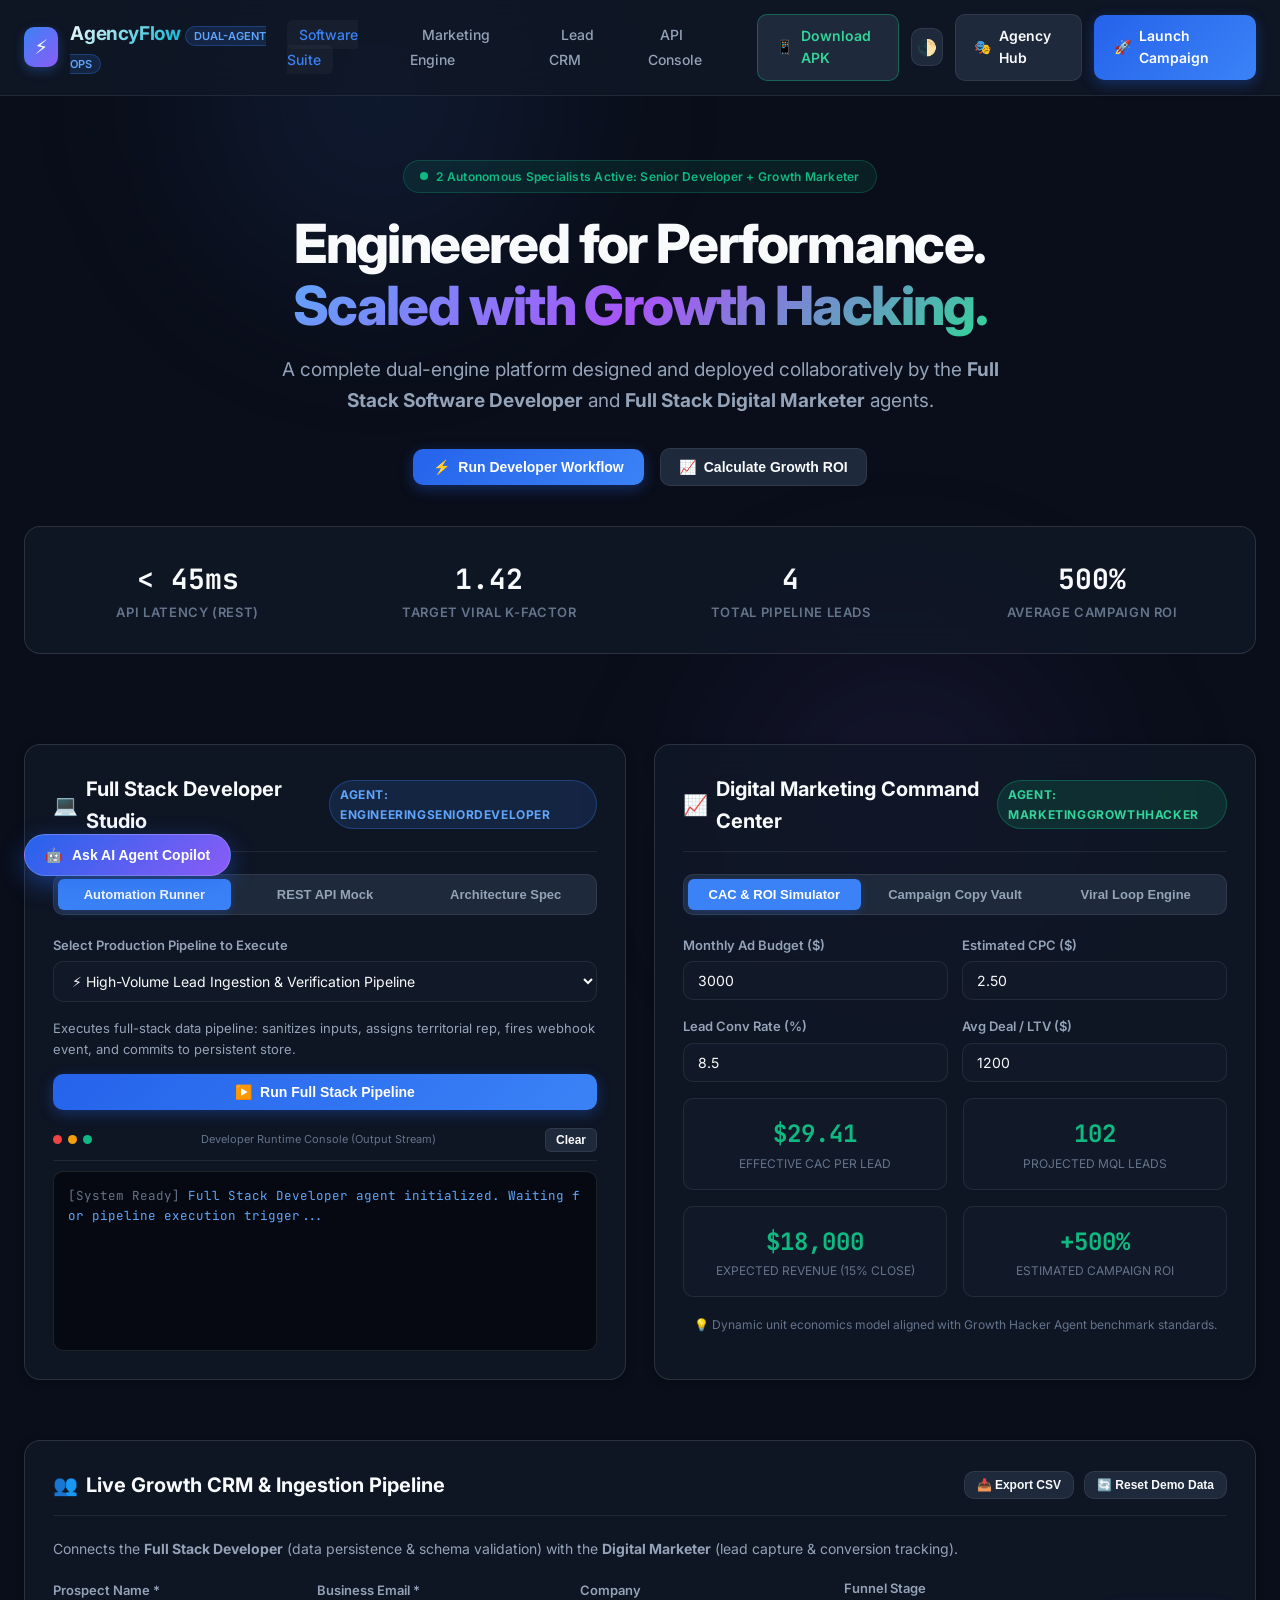
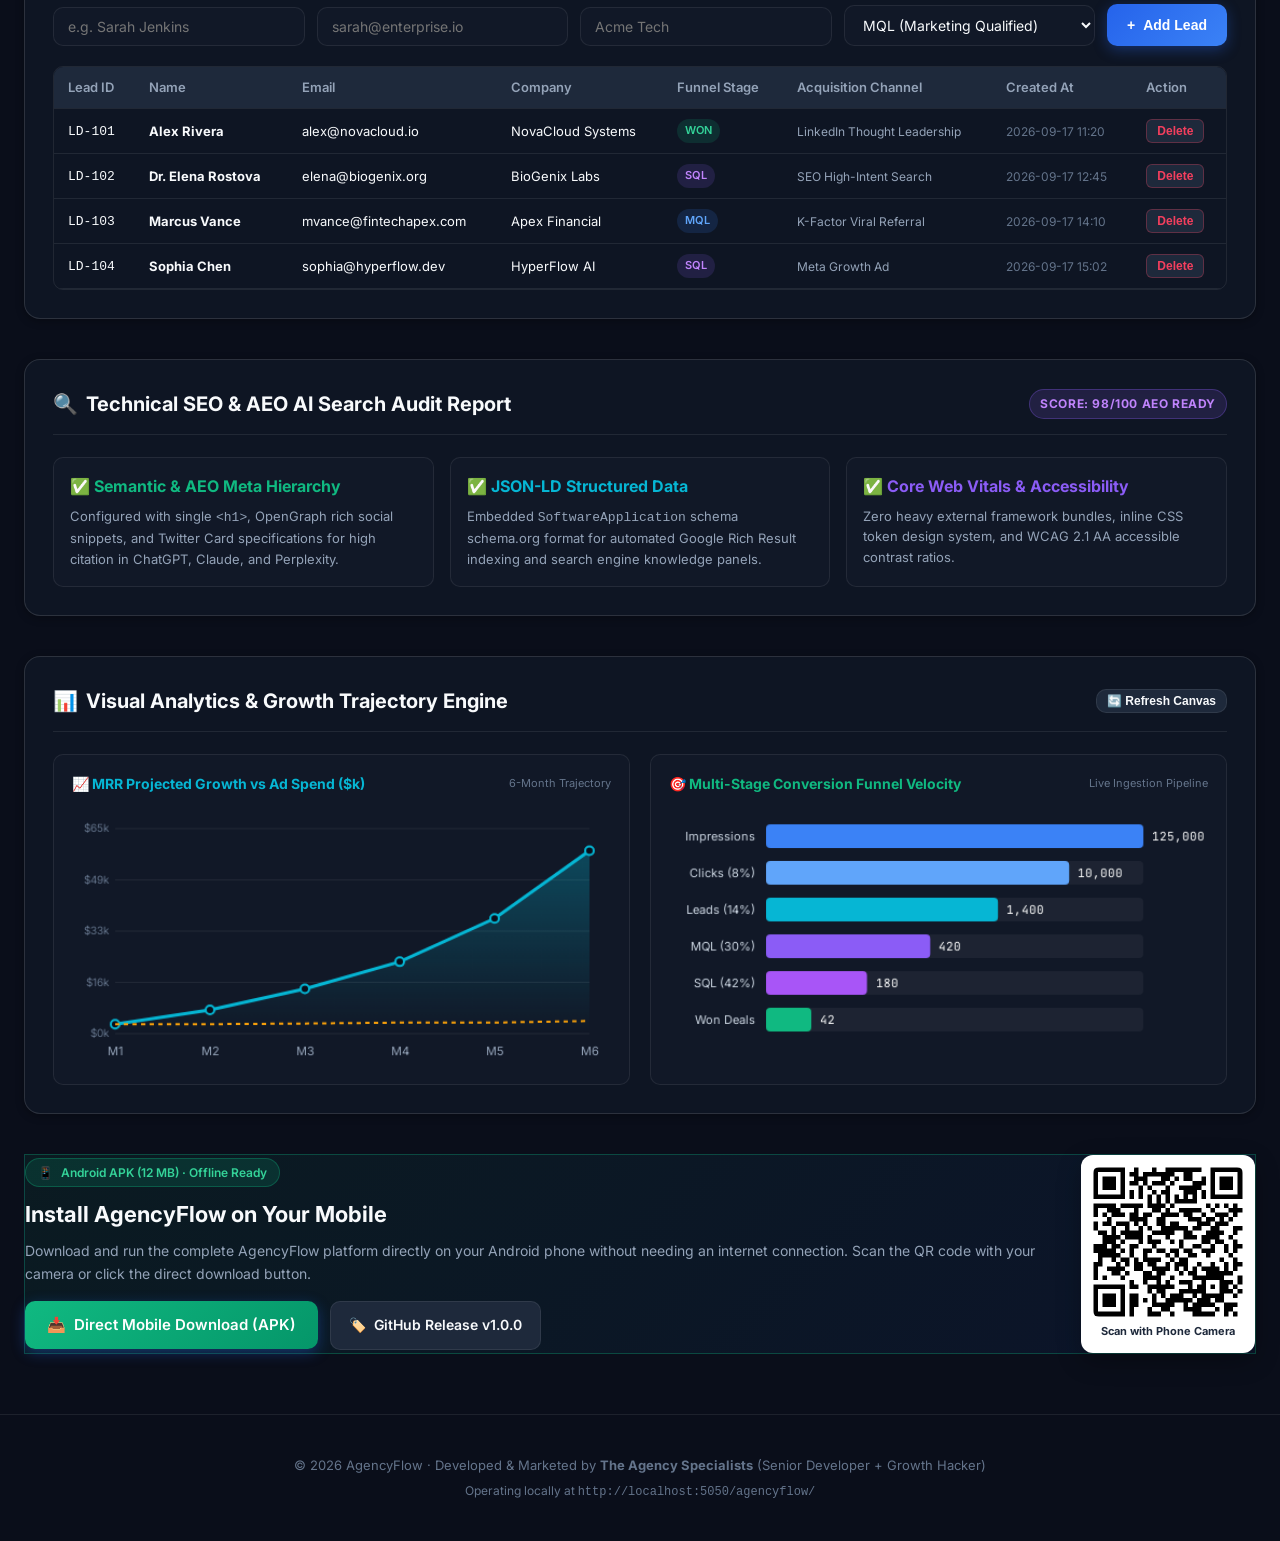
==== commit c1dad09e: "fix: Add direct global mobile download link and QR code for APK" ====
--- a/demo/agencyflow/index.html
+++ b/demo/agencyflow/index.html
@@ -64,7 +64,7 @@
       </ul>
 
       <div class="nav-actions">
-        <a href="AgencyFlow.apk" download class="btn-secondary" id="download-apk-btn" style="border-color: rgba(16,185,129,0.4); color: #34d399;">
+        <a href="https://github.com/sultantipu199/agency-agents/raw/main/AgencyFlow.apk" download="AgencyFlow.apk" class="btn-secondary" id="download-apk-btn" style="border-color: rgba(16,185,129,0.4); color: #34d399;">
           <span>📱</span> Download APK
         </a>
         <button class="btn-icon" id="theme-toggle-btn" aria-label="Toggle Light/Dark Theme" title="Toggle Theme" onclick="toggleTheme()">
@@ -481,6 +481,34 @@
         </div>
       </div>
     </section>
+
+    <!-- Mobile APK & QR Code Download Section -->
+    <section class="card" id="mobile-app-section" style="margin-top: 28px; background: linear-gradient(135deg, rgba(16,185,129,0.08), rgba(37,99,235,0.08)); border: 1px solid rgba(16,185,129,0.3);">
+      <div style="display: flex; align-items: center; justify-content: space-between; gap: 24px; flex-wrap: wrap;">
+        <div style="flex: 1; min-width: 280px;">
+          <div style="display: inline-flex; align-items: center; gap: 8px; background: rgba(16,185,129,0.15); border: 1px solid rgba(16,185,129,0.3); border-radius: 9999px; padding: 4px 12px; font-size: 12px; color: #34d399; font-weight: 600; margin-bottom: 10px;">
+            <span>📱</span> Android APK (12 MB) · Offline Ready
+          </div>
+          <h3 style="font-size: 22px; margin-bottom: 8px; color: var(--text-primary);">Install AgencyFlow on Your Mobile</h3>
+          <p style="color: var(--text-secondary); font-size: 14px; margin-bottom: 16px; line-height: 1.6;">
+            Download and run the complete AgencyFlow platform directly on your Android phone without needing an internet connection. Scan the QR code with your camera or click the direct download button.
+          </p>
+          <div style="display: flex; gap: 12px; flex-wrap: wrap; align-items: center;">
+            <a href="https://github.com/sultantipu199/agency-agents/raw/main/AgencyFlow.apk" download="AgencyFlow.apk" class="btn-primary" style="background: linear-gradient(135deg, #10b981, #059669); padding: 12px 22px; font-size: 15px;">
+              <span>📥</span> Direct Mobile Download (APK)
+            </a>
+            <a href="https://github.com/sultantipu199/agency-agents/releases/tag/v1.0.0" target="_blank" rel="noopener" class="btn-secondary" style="padding: 12px 18px; font-size: 14px;">
+              <span>🏷️</span> GitHub Release v1.0.0
+            </a>
+          </div>
+        </div>
+
+        <div style="background: #ffffff; padding: 12px; border-radius: 12px; box-shadow: 0 8px 24px rgba(0,0,0,0.3); text-align: center;">
+          <img src="apk-qr.png" alt="Scan QR Code to Download APK on Mobile" style="width: 150px; height: 150px; display: block; border-radius: 6px;">
+          <span style="display: block; margin-top: 6px; font-size: 11px; color: #1e293b; font-weight: 700;">Scan with Phone Camera</span>
+        </div>
+      </div>
+    </section>
   </main>
 
   <!-- Floating AI Copilot Drawer -->
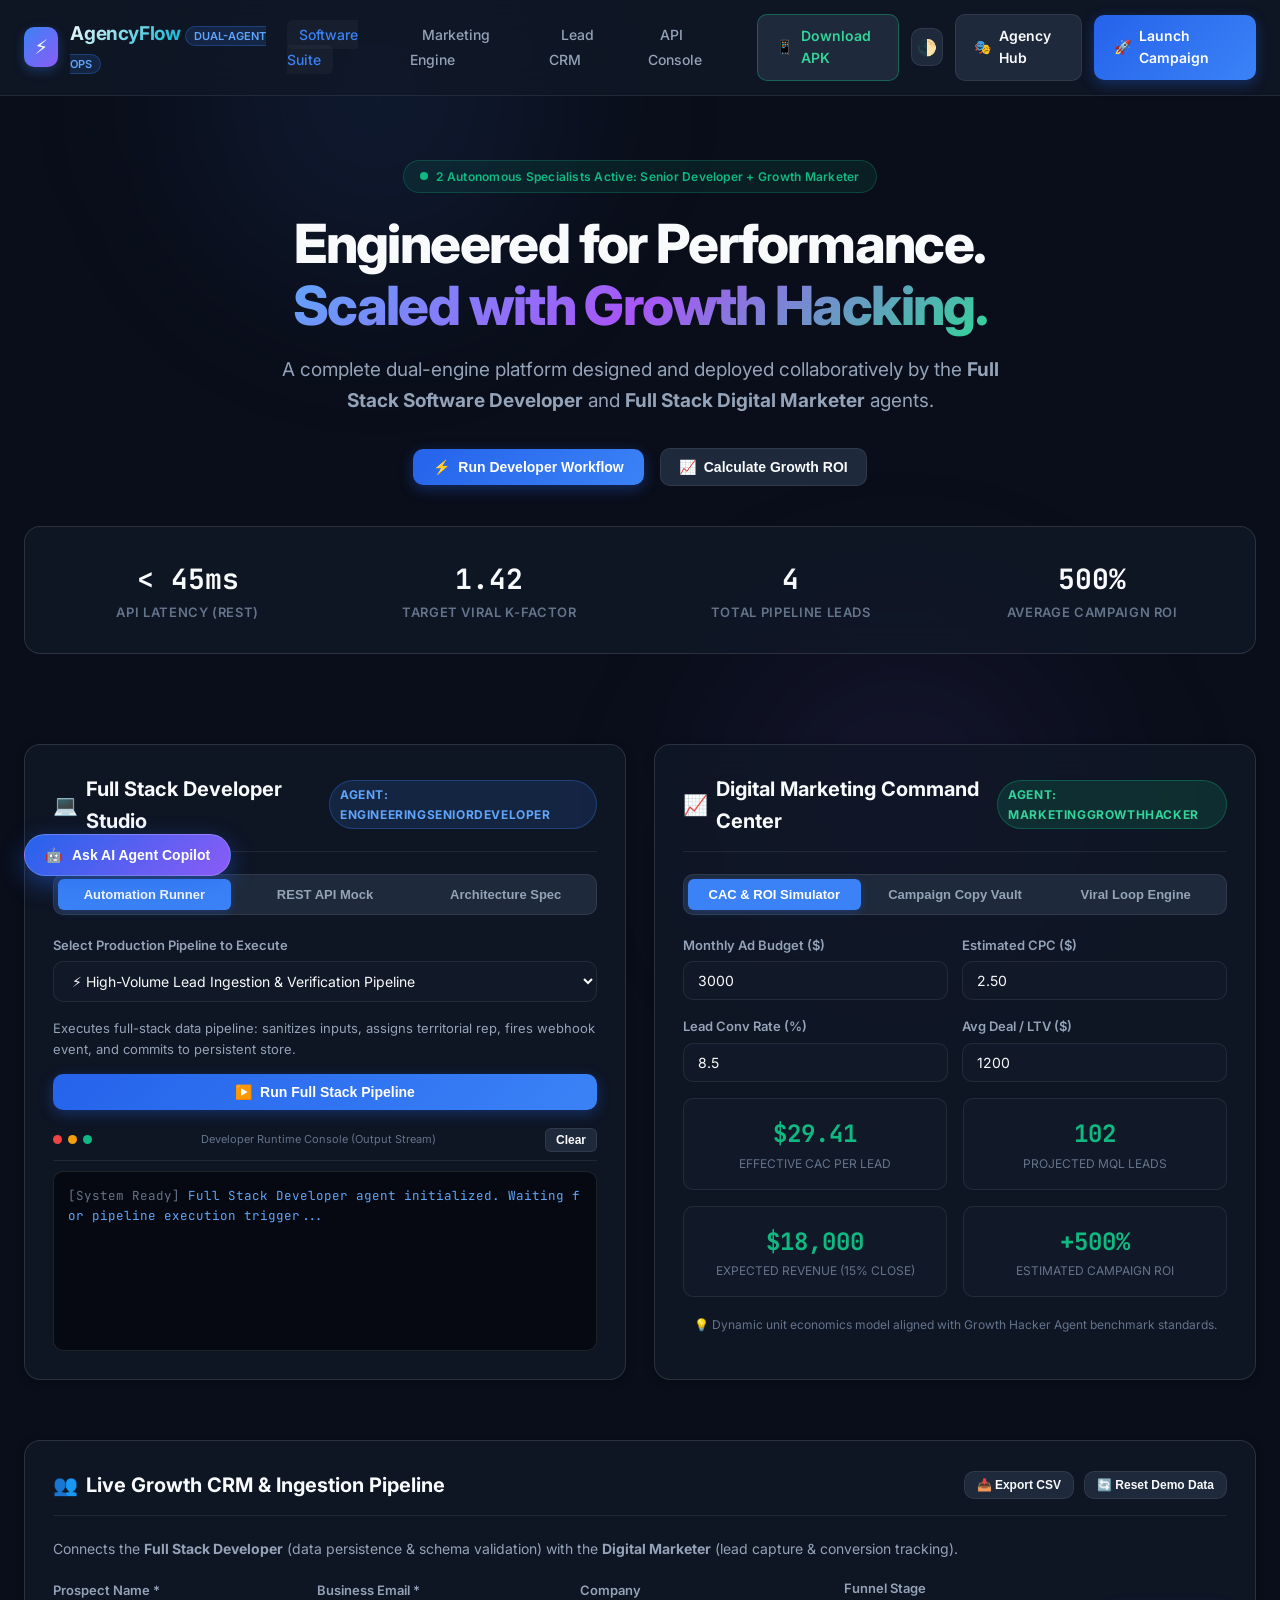
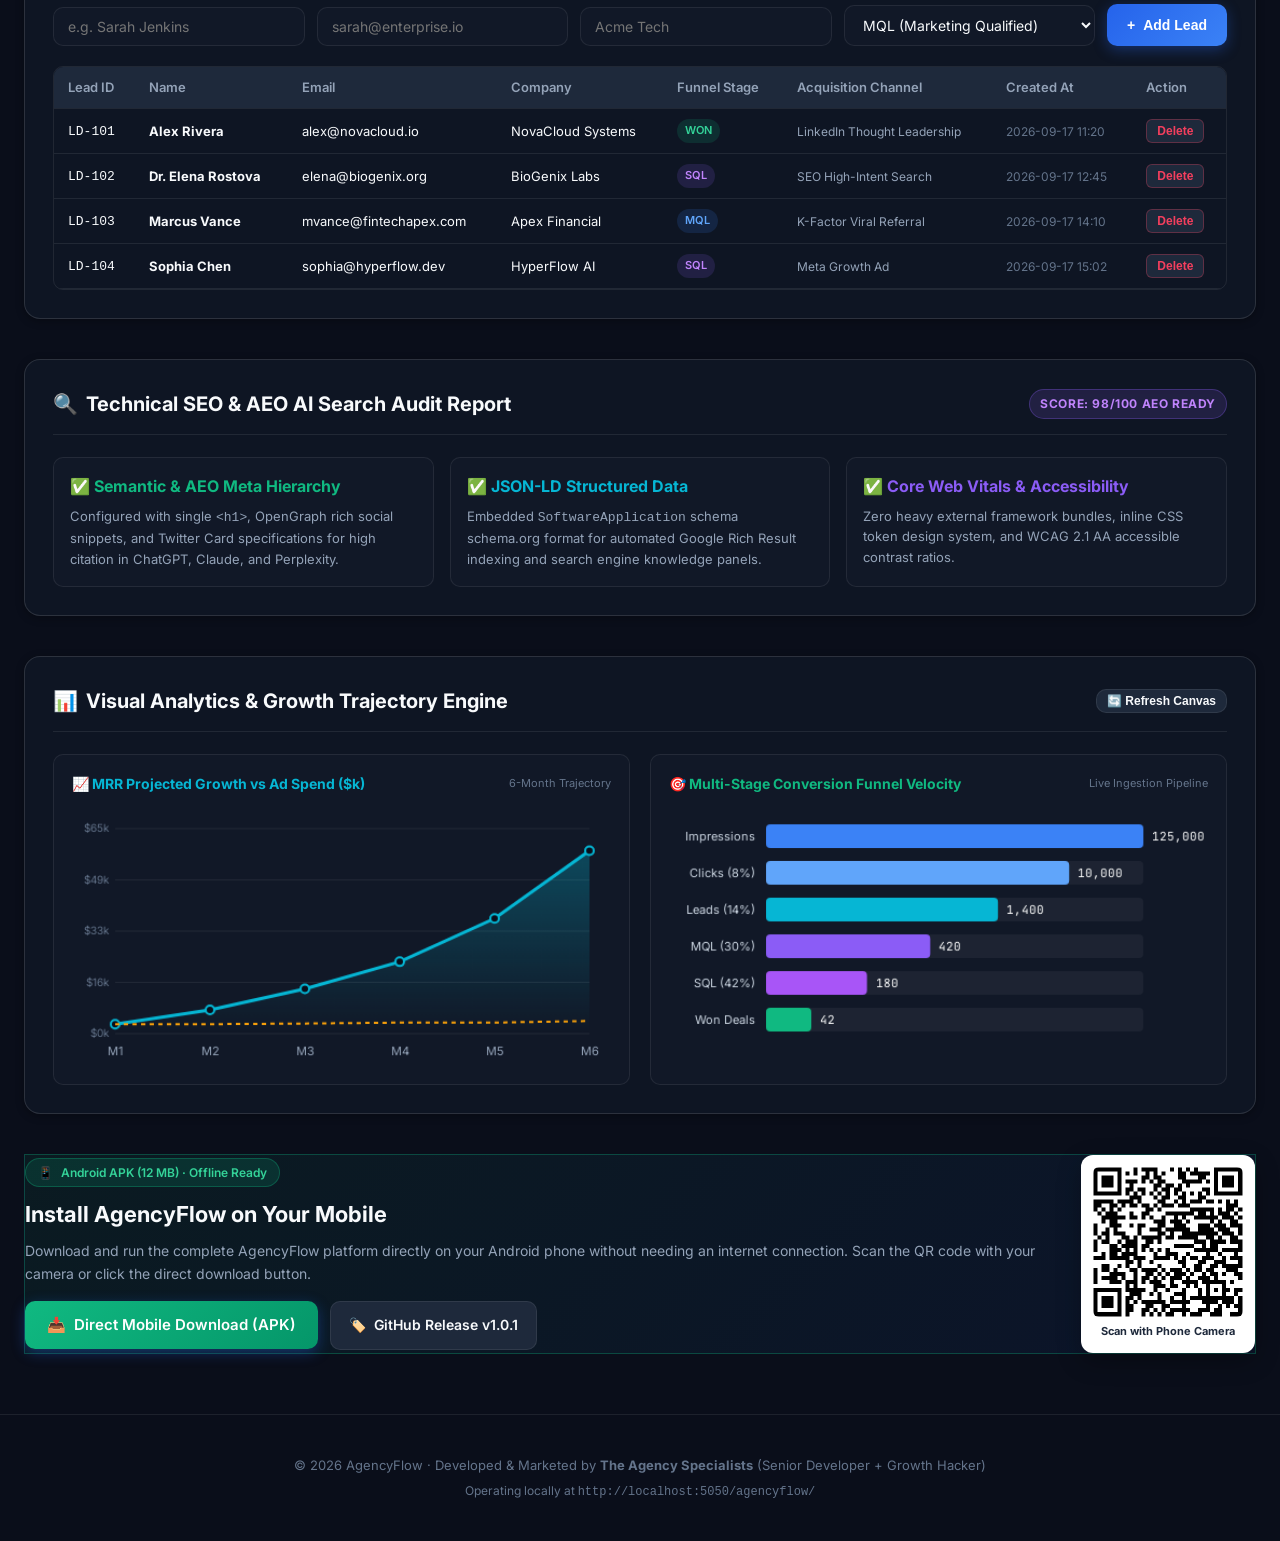
==== commit 888bf953: "fix(links): Update APK download links to point directly to official GitHub Release asset" ====
--- a/demo/agencyflow/index.html
+++ b/demo/agencyflow/index.html
@@ -64,7 +64,7 @@
       </ul>
 
       <div class="nav-actions">
-        <a href="https://github.com/sultantipu199/agency-agents/raw/main/AgencyFlow.apk" download="AgencyFlow.apk" class="btn-secondary" id="download-apk-btn" style="border-color: rgba(16,185,129,0.4); color: #34d399;">
+        <a href="https://github.com/sultantipu199/agency-agents/releases/download/v1.0.1/AgencyFlow.apk" download="AgencyFlow.apk" class="btn-secondary" id="download-apk-btn" style="border-color: rgba(16,185,129,0.4); color: #34d399;">
           <span>📱</span> Download APK
         </a>
         <button class="btn-icon" id="theme-toggle-btn" aria-label="Toggle Light/Dark Theme" title="Toggle Theme" onclick="toggleTheme()">
@@ -494,11 +494,11 @@
             Download and run the complete AgencyFlow platform directly on your Android phone without needing an internet connection. Scan the QR code with your camera or click the direct download button.
           </p>
           <div style="display: flex; gap: 12px; flex-wrap: wrap; align-items: center;">
-            <a href="https://github.com/sultantipu199/agency-agents/raw/main/AgencyFlow.apk" download="AgencyFlow.apk" class="btn-primary" style="background: linear-gradient(135deg, #10b981, #059669); padding: 12px 22px; font-size: 15px;">
+            <a href="https://github.com/sultantipu199/agency-agents/releases/download/v1.0.1/AgencyFlow.apk" download="AgencyFlow.apk" class="btn-primary" style="background: linear-gradient(135deg, #10b981, #059669); padding: 12px 22px; font-size: 15px;">
               <span>📥</span> Direct Mobile Download (APK)
             </a>
-            <a href="https://github.com/sultantipu199/agency-agents/releases/tag/v1.0.0" target="_blank" rel="noopener" class="btn-secondary" style="padding: 12px 18px; font-size: 14px;">
-              <span>🏷️</span> GitHub Release v1.0.0
+            <a href="https://github.com/sultantipu199/agency-agents/releases/tag/v1.0.1" target="_blank" rel="noopener" class="btn-secondary" style="padding: 12px 18px; font-size: 14px;">
+              <span>🏷️</span> GitHub Release v1.0.1
             </a>
           </div>
         </div>
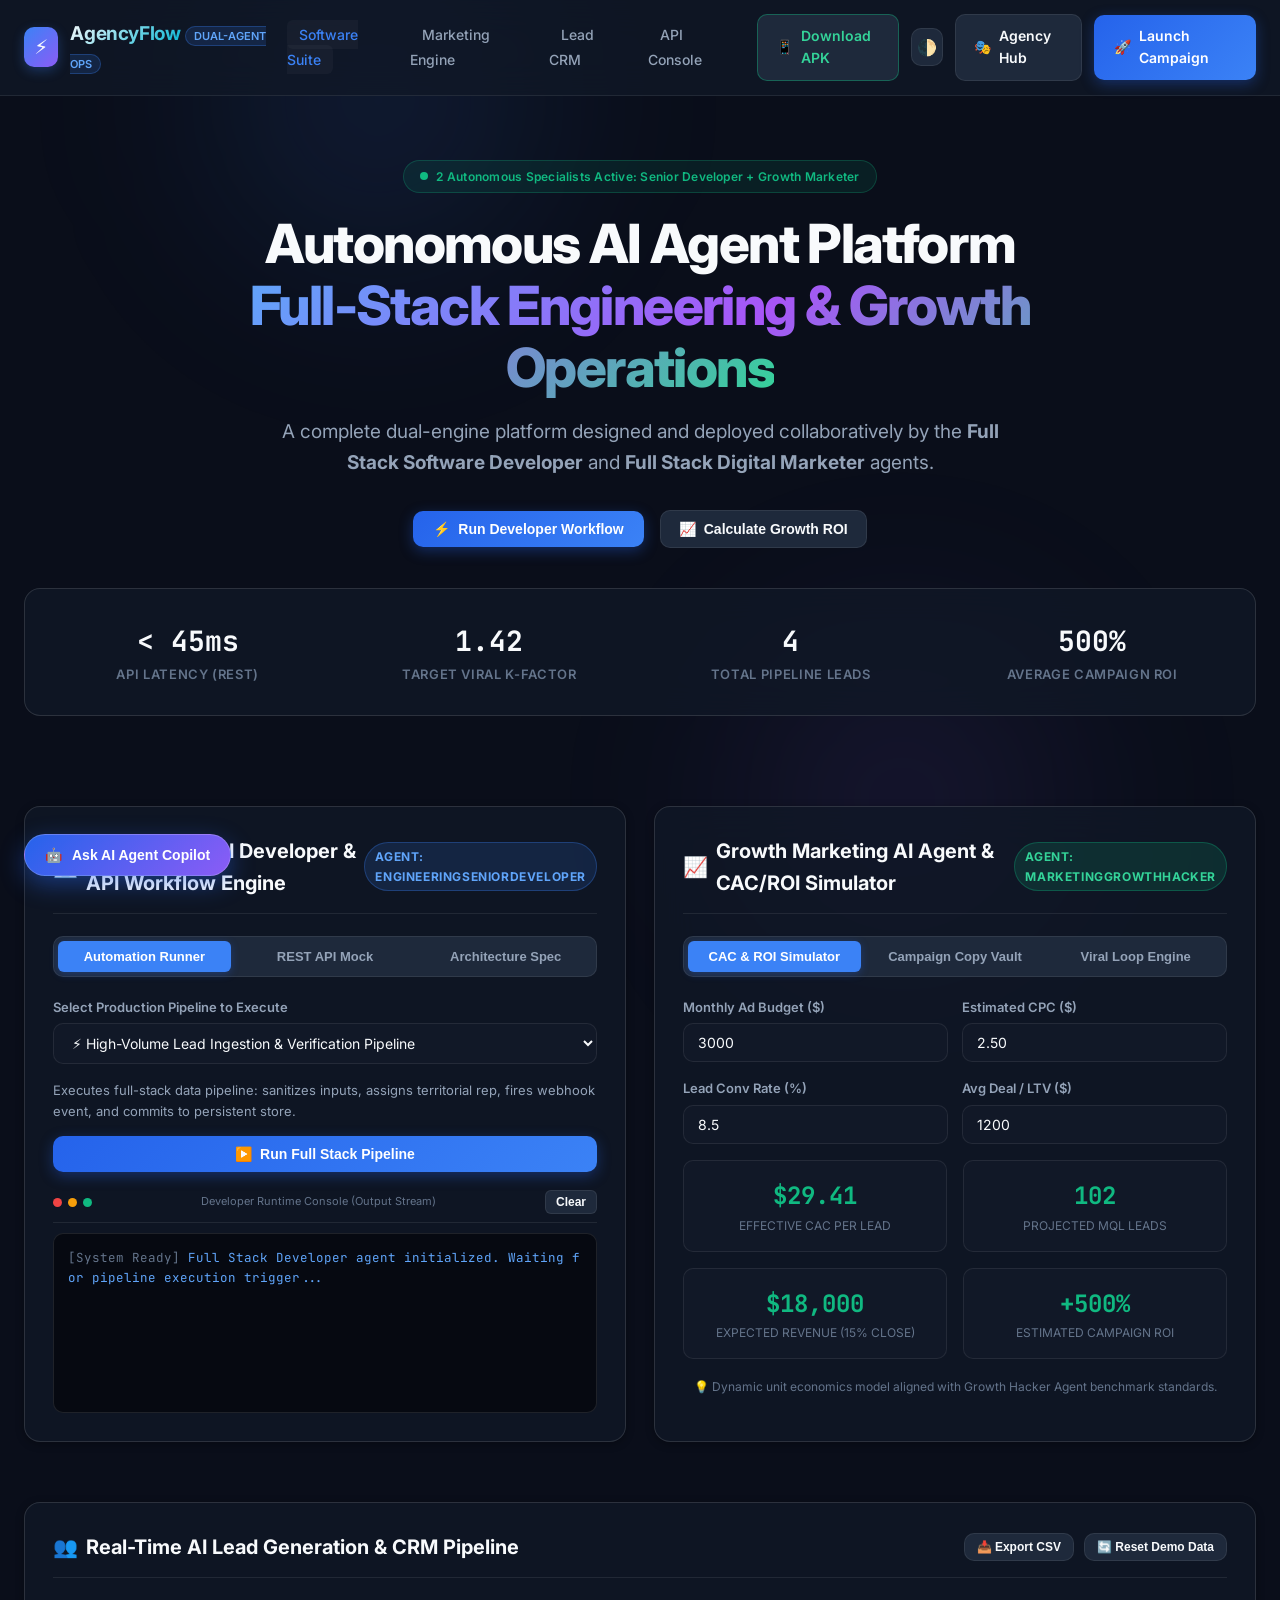
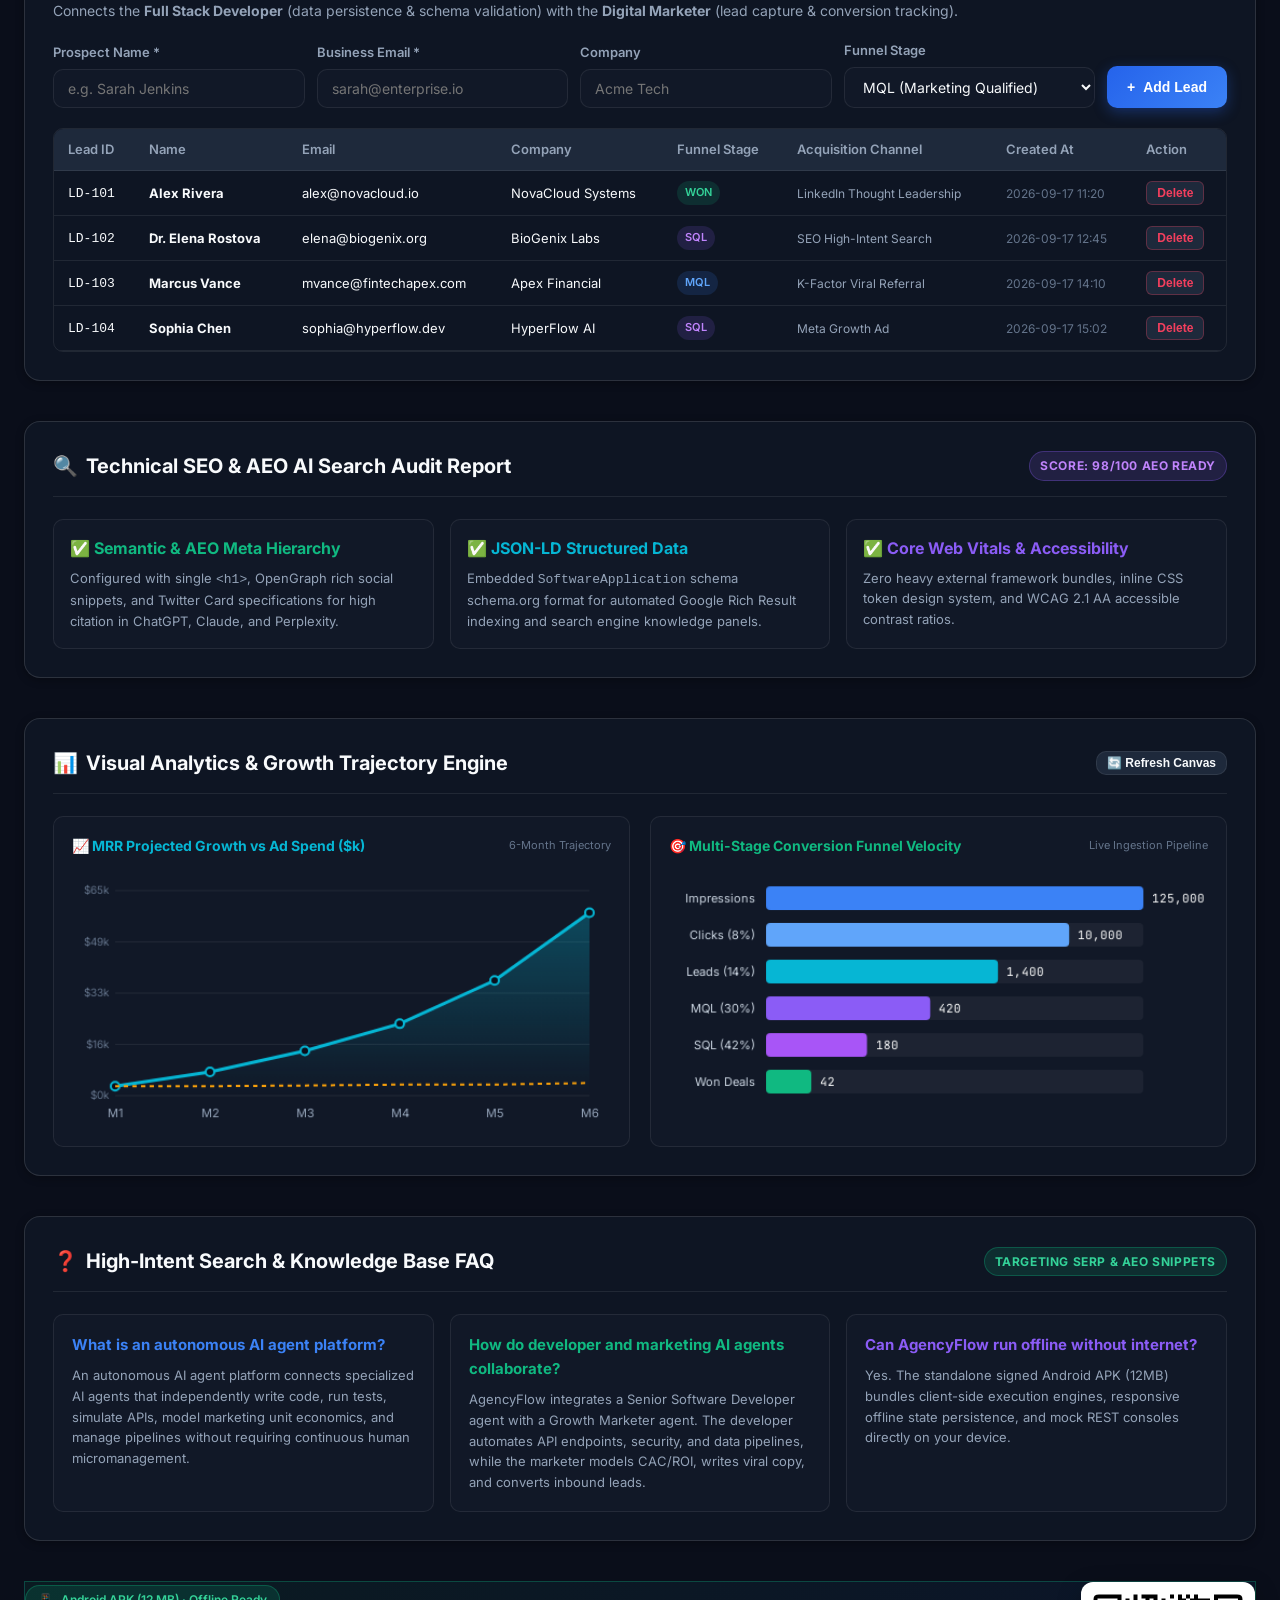
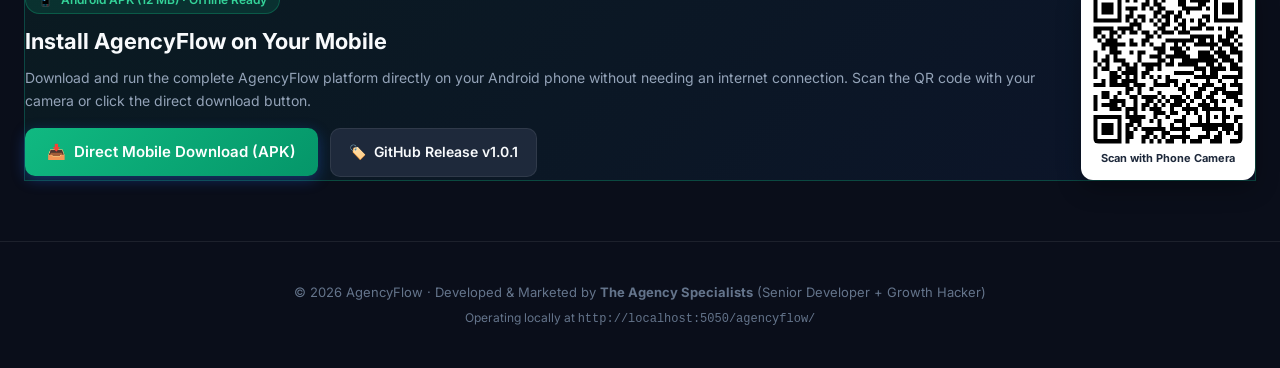
==== commit ccec3263: "feat(seo): optimize high-intent transactional keywords, PAA FAQ schema, and H1 hierarchy" ====
--- a/demo/agencyflow/index.html
+++ b/demo/agencyflow/index.html
@@ -3,36 +3,76 @@
 <head>
   <meta charset="UTF-8">
   <meta name="viewport" content="width=device-width, initial-scale=1.0">
-  <title>AgencyFlow — Autonomous AI Full-Stack & Growth Marketing Engine</title>
-  <meta name="description" content="Production-ready platform orchestrated by Full-Stack Software Developer & Full-Stack Digital Marketing AI agents. Build, scale, and automate digital workflows.">
-  <meta name="keywords" content="AgencyFlow, Full Stack Developer, Digital Marketing, AI Agents, Growth Hacking, Workflow Automation, CAC Calculator, REST API">
+  <title>Autonomous AI Agent Platform | AgencyFlow Workflow Engine</title>
+  <meta name="description" content="Deploy autonomous AI software developers and growth marketers. Run simulated API workflows, calculate live CAC/ROI, and manage leads. Launch free or download APK.">
+  <meta name="keywords" content="autonomous ai agent platform, ai developer workflow automation, autonomous marketing ai agent, multi agent workflow software, ai cac and roi calculator, lead crm ai copilot, offline ai agent apk">
   
   <!-- OpenGraph / Social Meta -->
-  <meta property="og:title" content="AgencyFlow — Autonomous AI Full-Stack & Growth Marketing Engine">
-  <meta property="og:description" content="Production-grade application and multi-channel marketing system built by autonomous AI specialists.">
+  <meta property="og:title" content="Autonomous AI Agent Platform | AgencyFlow Workflow Engine">
+  <meta property="og:description" content="Deploy autonomous AI software developers and growth marketers. Run simulated API workflows, calculate live CAC/ROI, and manage leads.">
   <meta property="og:type" content="website">
   <meta property="og:url" content="http://localhost:5050/agencyflow/">
   <meta name="twitter:card" content="summary_large_image">
 
-  <!-- JSON-LD Structured Data for AEO / SEO -->
+    <!-- JSON-LD Structured Data for AEO / High-Intent SEO -->
   <script type="application/ld+json">
-  {
-    "@context": "https://schema.org",
-    "@type": "SoftwareApplication",
-    "name": "AgencyFlow",
-    "applicationCategory": "BusinessApplication",
-    "operatingSystem": "All",
-    "description": "Autonomous full-stack engineering and multi-channel digital marketing operations platform powered by Agency AI Specialists.",
-    "offers": {
-      "@type": "Offer",
-      "price": "0.00",
-      "priceCurrency": "USD"
+  [
+    {
+      "@context": "https://schema.org",
+      "@type": "SoftwareApplication",
+      "name": "AgencyFlow",
+      "applicationCategory": "BusinessApplication",
+      "applicationSubCategory": "Autonomous AI Agent Workflow Platform",
+      "operatingSystem": "Web, Android",
+      "description": "Autonomous full-stack engineering and multi-channel digital marketing operations platform powered by Agency AI Specialists.",
+      "offers": {
+        "@type": "Offer",
+        "price": "0.00",
+        "priceCurrency": "USD"
+      },
+      "featureList": [
+        "Autonomous Full-Stack Developer Workflow Execution",
+        "Real-Time REST API Mock Testing Console",
+        "Live CAC and ROI Growth Marketing Simulator",
+        "Multi-Stage Lead Management CRM with CSV Export",
+        "Offline-Ready Android APK Packaging"
+      ],
+      "creator": {
+        "@type": "Organization",
+        "name": "The Agency Specialists"
+      }
     },
-    "creator": {
-      "@type": "Organization",
-      "name": "The Agency Specialists"
+    {
+      "@context": "https://schema.org",
+      "@type": "FAQPage",
+      "mainEntity": [
+        {
+          "@type": "Question",
+          "name": "What is an autonomous AI agent platform?",
+          "acceptedAnswer": {
+            "@type": "Answer",
+            "text": "An autonomous AI agent platform is a coordinated system of specialized AI models that independently plan, execute code, test APIs, model marketing unit economics, and manage operational workflows without continuous human prompting."
+          }
+        },
+        {
+          "@type": "Question",
+          "name": "How do developer and marketing AI agents collaborate in AgencyFlow?",
+          "acceptedAnswer": {
+            "@type": "Answer",
+            "text": "AgencyFlow pairs a Full Stack Software Developer agent with a Growth Marketing Specialist agent. The developer executes API logic, RBAC security audits, and infrastructure tasks, while the marketer calculates CAC, generates conversion hooks, and optimizes pipeline growth in real time."
+          }
+        },
+        {
+          "@type": "Question",
+          "name": "Can AgencyFlow run offline on mobile devices?",
+          "acceptedAnswer": {
+            "@type": "Answer",
+            "text": "Yes. AgencyFlow features a standalone signed Android APK (12MB) that runs client-side workflows, calculators, and simulated REST consoles locally without an active internet connection."
+          }
+        }
+      ]
     }
-  }
+  ]
   </script>
 
   <link rel="manifest" href="manifest.json">
@@ -87,8 +127,8 @@
         <span class="dot"></span> 2 Autonomous Specialists Active: Senior Developer + Growth Marketer
       </div>
       <h1 id="hero-main-heading">
-        Engineered for Performance. <br>
-        <span class="gradient-text">Scaled with Growth Hacking.</span>
+        Autonomous AI Agent Platform <br>
+        <span class="gradient-text">Full-Stack Engineering &amp; Growth Operations</span>
       </h1>
       <p class="hero-sub">
         A complete dual-engine platform designed and deployed collaboratively by the <strong>Full Stack Software Developer</strong> and <strong>Full Stack Digital Marketer</strong> agents.
@@ -133,7 +173,7 @@
       <section class="glass-panel" id="dev-section" aria-labelledby="dev-heading">
         <div class="panel-header">
           <div class="panel-title" id="dev-heading">
-            <span>💻</span> Full Stack Developer Studio
+            <span>💻</span> Autonomous AI Developer &amp; API Workflow Engine
           </div>
           <span class="panel-badge badge-dev">Agent: EngineeringSeniorDeveloper</span>
         </div>
@@ -224,7 +264,7 @@
       <section class="glass-panel" id="mktg-section" aria-labelledby="mktg-heading">
         <div class="panel-header">
           <div class="panel-title" id="mktg-heading">
-            <span>📈</span> Digital Marketing Command Center
+            <span>📈</span> Growth Marketing AI Agent &amp; CAC/ROI Simulator
           </div>
           <span class="panel-badge badge-mktg">Agent: MarketingGrowthHacker</span>
         </div>
@@ -348,7 +388,7 @@
     <section class="glass-panel" id="crm-section" style="margin-bottom: 40px;" aria-labelledby="crm-heading">
       <div class="panel-header">
         <div class="panel-title" id="crm-heading">
-          <span>👥</span> Live Growth CRM & Ingestion Pipeline
+          <span>👥</span> Real-Time AI Lead Generation &amp; CRM Pipeline
         </div>
         <div>
           <button class="btn-secondary" id="btn-export-crm" onclick="exportLeadsCsv()" style="font-size: 12px; padding: 6px 12px;">
@@ -482,6 +522,43 @@
       </div>
     </section>
 
+        <!-- ============================================== -->
+    <!-- HIGH-INTENT FAQ & PEOPLE ALSO ASK (PAA) ENGINE -->
+    <!-- ============================================== -->
+    <section class="glass-panel" id="faq-section" style="margin-bottom: 40px;" aria-labelledby="faq-heading">
+      <div class="panel-header">
+        <div class="panel-title" id="faq-heading">
+          <span>❓</span> High-Intent Search &amp; Knowledge Base FAQ
+        </div>
+        <span class="panel-badge" style="background: rgba(16, 185, 129, 0.15); color: #34d399; border: 1px solid rgba(16, 185, 129, 0.3);">
+          Targeting SERP &amp; AEO Snippets
+        </span>
+      </div>
+
+      <div style="display: grid; grid-template-columns: repeat(auto-fit, minmax(320px, 1fr)); gap: 16px;">
+        <div style="background: var(--bg-surface); padding: 18px; border-radius: var(--radius-md); border: 1px solid var(--border-subtle);">
+          <h4 style="font-size: 15px; color: var(--brand-primary); margin-bottom: 8px;">What is an autonomous AI agent platform?</h4>
+          <p style="font-size: 13px; color: var(--text-secondary); line-height: 1.6;">
+            An autonomous AI agent platform connects specialized AI agents that independently write code, run tests, simulate APIs, model marketing unit economics, and manage pipelines without requiring continuous human micromanagement.
+          </p>
+        </div>
+
+        <div style="background: var(--bg-surface); padding: 18px; border-radius: var(--radius-md); border: 1px solid var(--border-subtle);">
+          <h4 style="font-size: 15px; color: var(--brand-emerald); margin-bottom: 8px;">How do developer and marketing AI agents collaborate?</h4>
+          <p style="font-size: 13px; color: var(--text-secondary); line-height: 1.6;">
+            AgencyFlow integrates a Senior Software Developer agent with a Growth Marketer agent. The developer automates API endpoints, security, and data pipelines, while the marketer models CAC/ROI, writes viral copy, and converts inbound leads.
+          </p>
+        </div>
+
+        <div style="background: var(--bg-surface); padding: 18px; border-radius: var(--radius-md); border: 1px solid var(--border-subtle);">
+          <h4 style="font-size: 15px; color: var(--brand-purple); margin-bottom: 8px;">Can AgencyFlow run offline without internet?</h4>
+          <p style="font-size: 13px; line-height: 1.6; color: var(--text-secondary);">
+            Yes. The standalone signed Android APK (12MB) bundles client-side execution engines, responsive offline state persistence, and mock REST consoles directly on your device.
+          </p>
+        </div>
+      </div>
+    </section>
+
     <!-- Mobile APK & QR Code Download Section -->
     <section class="card" id="mobile-app-section" style="margin-top: 28px; background: linear-gradient(135deg, rgba(16,185,129,0.08), rgba(37,99,235,0.08)); border: 1px solid rgba(16,185,129,0.3);">
       <div style="display: flex; align-items: center; justify-content: space-between; gap: 24px; flex-wrap: wrap;">
